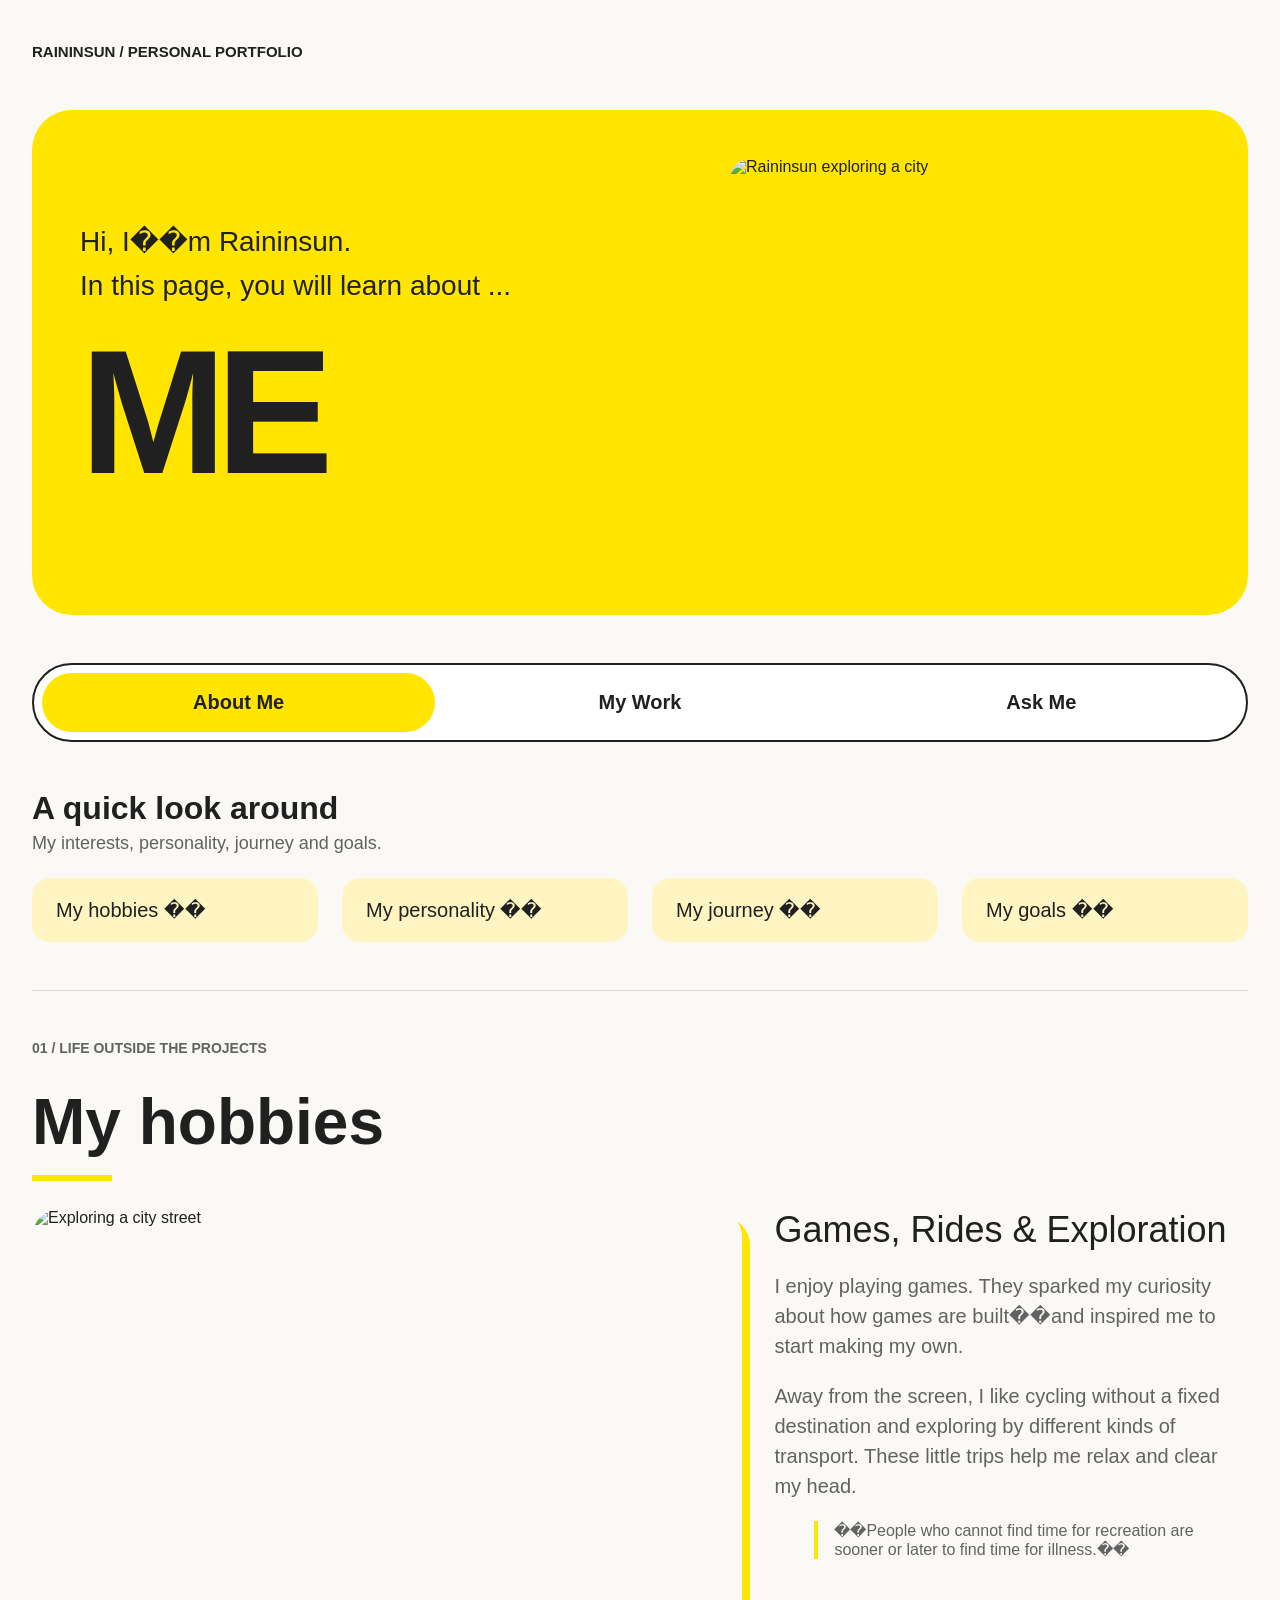
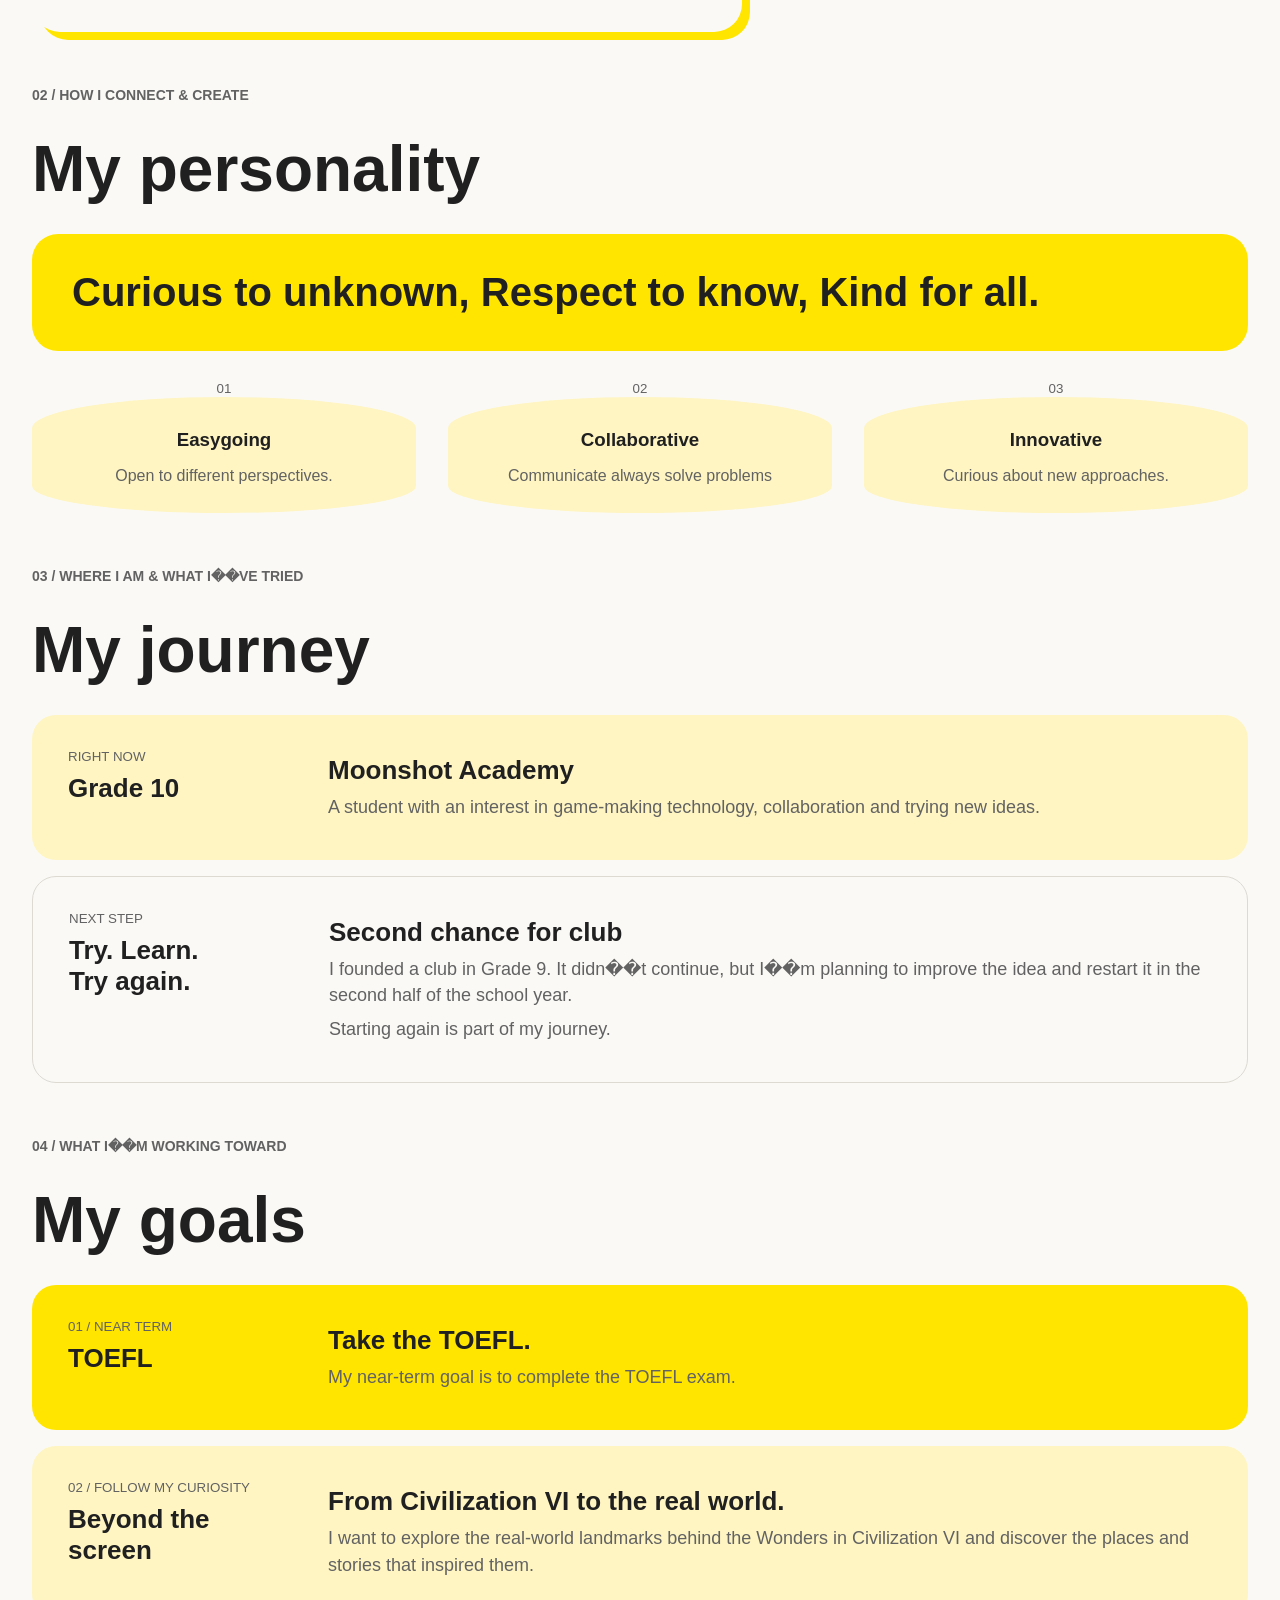
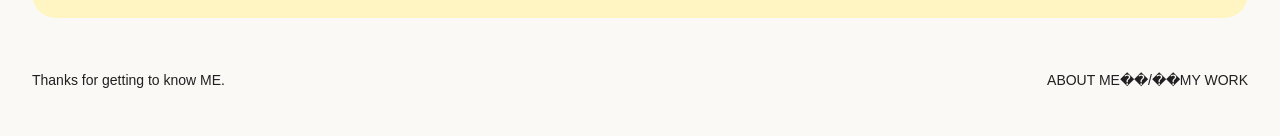
==== index.html @ 7a6939c7 "Add Ask Me page and email copy action" ====
<!doctype html><html lang="en"><head><meta charset="utf-8"><meta name="viewport" content="width=device-width,initial-scale=1"><title>About Me �� Raininsun</title><link rel="stylesheet" href="styles.css?v=20261102-1"></head><body class="light"><div class="site-shell"><header class="topbar"><b>RAININSUN / PERSONAL PORTFOLIO</b></header><main><section class="hero"><div><p>Hi, I��m Raininsun.</p><p>In this page, you will learn about ...</p><h1>ME</h1></div><img src="assets/profile.png" alt="Raininsun exploring a city"></section><nav class="tabs" aria-label="Main navigation"><a class="active" href="index.html" aria-current="page">About Me</a><a href="work.html">My Work</a><a href="ask.html">Ask Me</a></nav><section class="directory"><div><h2>A quick look around</h2><p>My interests, personality, journey and goals.</p></div><nav><a href="#hobbies">My hobbies ��</a><a href="#personality">My personality ��</a><a href="#journey">My journey ��</a><a href="#goals">My goals ��</a></nav></section><hr><section class="section" id="hobbies"><label>01 / LIFE OUTSIDE THE PROJECTS</label><h2>My hobbies</h2><i></i><div class="hobby"><img src="assets/hobbies-street.png" alt="Exploring a city street"><div><h3>Games, Rides &amp; Exploration</h3><p>I enjoy playing games. They sparked my curiosity about how games are built��and inspired me to start making my own.</p><p>Away from the screen, I like cycling without a fixed destination and exploring by different kinds of transport. These little trips help me relax and clear my head.</p><blockquote>��People who cannot find time for recreation are sooner or later to find time for illness.��</blockquote></div></div></section><section class="section" id="personality"><label>02 / HOW I CONNECT &amp; CREATE</label><h2>My personality</h2><div class="statement">Curious to unknown, Respect to know, Kind for all.</div><div class="qualities"><article><small>01</small><h3>Easygoing</h3><p>Open to different perspectives.</p></article><article><small>02</small><h3>Collaborative</h3><p>Communicate always solve problems</p></article><article><small>03</small><h3>Innovative</h3><p>Curious about new approaches.</p></article></div></section><section class="section" id="journey"><label>03 / WHERE I AM &amp; WHAT I��VE TRIED</label><h2>My journey</h2><article class="info pale"><div><small>RIGHT NOW</small><h3>Grade 10</h3></div><div><h3>Moonshot Academy</h3><p>A student with an interest in game-making technology, collaboration and trying new ideas.</p></div></article><article class="info outline"><div><small>NEXT STEP</small><h3>Try. Learn.<br>Try again.</h3></div><div><h3>Second chance for club</h3><p>I founded a club in Grade 9. It didn��t continue, but I��m planning to improve the idea and restart it in the second half of the school year.</p><p>Starting again is part of my journey.</p></div></article></section><section class="section" id="goals"><label>04 / WHAT I��M WORKING TOWARD</label><h2>My goals</h2><article class="info yellow"><div><small>01 / NEAR TERM</small><h3>TOEFL</h3></div><div><h3>Take the TOEFL.</h3><p>My near-term goal is to complete the TOEFL exam.</p></div></article><article class="info pale"><div><small>02 / FOLLOW MY CURIOSITY</small><h3>Beyond the screen</h3></div><div><h3>From Civilization VI to the real world.</h3><p>I want to explore the real-world landmarks behind the Wonders in Civilization VI and discover the places and stories that inspired them.</p></div></article></section></main><footer class="footer"><span>Thanks for getting to know ME.</span><a href="work.html">ABOUT ME��/��MY WORK</a></footer></div></body></html>
---- styles.css ----
*{box-sizing:border-box}html{scroll-behavior:smooth}body{margin:0;font-family:Inter,Arial,sans-serif}a{color:inherit;text-decoration:none}img{max-width:100%;display:block}:root{--yellow:#ffe500;--ink:#202020;--muted:#626262;--pale:#fff5c2;--paper:#faf9f6}.light{background:var(--paper);color:var(--ink)}.site-shell,.dark-shell{width:min(1280px,calc(100% - 64px));margin:auto}.site-shell{padding:40px 0 48px}.topbar{height:22px;display:flex;justify-content:space-between;align-items:center;margin-bottom:48px;font-weight:700;font-size:15px}.topbar nav{color:var(--yellow);font-size:13px}.hero{height:505px;padding:48px;background:var(--yellow);border-radius:40px;display:grid;grid-template-columns:610px 426px;gap:40px;align-items:center;overflow:hidden}.hero p{font-size:28px;margin:0 0 12px}.hero h1{font-size:176px;line-height:1;margin:22px 0 0;letter-spacing:-.06em}.hero img{width:426px;height:409px;object-fit:cover;border-radius:22px}.tabs{height:79px;border:2px solid #202020;border-radius:40px;padding:8px;display:grid;grid-template-columns:repeat(3,1fr);gap:8px;margin:48px 0;background:#fff}.tabs a{border-radius:30px;display:grid;place-items:center;font-weight:700;font-size:20px}.tabs .active{background:var(--yellow)}.directory{display:grid;gap:24px;margin-bottom:48px}.directory h2{font-size:32px;margin:0 0 6px}.directory p{font-size:18px;color:var(--muted);margin:0}.directory nav{display:grid;grid-template-columns:repeat(4,1fr);gap:24px}.directory nav a{background:var(--pale);border-radius:18px;padding:20px 24px;font-size:20px}hr{border:0;border-top:1px solid #dddad2;margin:0 0 48px}.section{margin-bottom:54px}.section label{font-size:14px;color:var(--muted);font-weight:bold}.section>h2{font-size:64px;margin:28px 0}.section>i{display:block;width:80px;height:6px;background:var(--yellow);margin:-12px 0 28px}.hobby{display:grid;grid-template-columns:1.5fr 1fr;gap:32px;align-items:start}.hobby>img{height:423px;width:100%;object-fit:cover;border-radius:28px;box-shadow:8px 8px 0 var(--yellow)}.hobby h3{font-size:36px;font-weight:500;margin:0 0 18px}.hobby p{font-size:20px;line-height:1.5;color:var(--muted)}blockquote{border-left:4px solid var(--yellow);padding-left:16px;color:var(--muted)}.statement{background:var(--yellow);border-radius:26px;padding:36px 40px;font-size:40px;font-weight:bold}.qualities{display:grid;grid-template-columns:repeat(3,1fr);gap:32px;margin-top:28px}.qualities article{text-align:center}.qualities article h3,.qualities article p{background:var(--pale);margin:0;padding:8px}.qualities article h3{border-radius:60% 60% 0 0;padding-top:32px}.qualities article p{border-radius:0 0 50% 50%;padding:8px 12px 28px;color:var(--muted)}.qualities small,.info small{color:var(--muted)}.info{display:grid;grid-template-columns:220px 1fr;gap:40px;padding:32px 36px;border-radius:24px;margin:16px 0}.info h3{margin:8px 0;font-size:26px}.info p{font-size:18px;color:var(--muted);line-height:1.45;margin:0 0 8px}.pale{background:var(--pale)}.yellow{background:var(--yellow)}.outline{border:1px solid #dddad2}.footer{display:flex;justify-content:space-between;margin-top:48px;font-size:14px}.dark{background:#090909;color:#faf9f6}.darkpage{position:relative;isolation:isolate;min-height:100vh;overflow:hidden;background:#090909}.stars{position:absolute;z-index:-1;inset:0;background:url('assets/work-starfield.png') top center/100% 100% no-repeat}.detailstars{background-image:url('assets/detail-starfield.png')}.dark-shell{position:relative;padding:40px 0 48px}.dark .topbar{margin-bottom:56px}.workpage{min-height:2921px}.workhero{position:relative;min-height:376px}.workhero label,.detailhead label{color:var(--yellow);font-size:14px;font-weight:bold}.workhero h1{font-size:112px;margin:38px 0 0}.workhero img{position:absolute;right:181px;top:0;width:240px;height:240px;border-radius:24px;object-fit:cover}.workhero p{font-size:24px;line-height:1.4;color:#b6b6b0;max-width:1080px;margin:64px 0 28px}.dtabs{background:#1d1d1d;border-color:#333;margin:56px 0}@media(min-width:601px){.workpage .dtabs{margin-top:176px}}.dtabs a{color:white}.dtabs .active{color:#111}.slogan{text-align:center;font-size:64px;font-style:italic;margin:24px 0 68px}.projects{display:grid;gap:64px}.projects article,.projects>a{display:block;color:inherit}.project{height:420px;border:1px solid #393939;border-radius:24px;overflow:hidden;background:#1d1d1d}.project img{width:100%;height:100%;object-fit:cover}.project.kidney{background:#74bd31;display:grid;place-items:center}.project.kidney img{width:214px;height:212px;object-fit:contain}.project.iris{background:#08061a;display:grid;place-items:center}.project.iris img{width:300px;height:300px;object-fit:cover}.projects h2{font-size:40px;margin:20px 0 4px}.projects h2 span{float:right;color:var(--yellow)}.projects p{font-size:20px;color:#b6b6b0;margin:0 0 8px}.projects small{font-size:14px;color:var(--yellow)}.irispage{min-height:2510px}.detailhead{position:relative;min-height:180px;margin-bottom:57px}.detailhead h1{font-size:72px;margin:26px 0}.detailhead>a{position:absolute;right:0;top:30px;border:1px solid var(--yellow);color:var(--yellow);padding:10px 18px;border-radius:24px}.facts{display:grid;grid-template-columns:repeat(4,1fr);gap:24px;padding:28px;background:#1d1d1d;border-radius:24px;margin-bottom:56px}.facts div{display:grid;gap:12px;text-align:center}.facts small,.detail small{color:var(--yellow);font-weight:bold}.facts span{border:1px solid #353535;border-radius:20px;padding:6px;color:#b6b6b0}.cover{height:540px;background:#08061a;border-radius:24px;display:grid;place-items:center;margin-bottom:56px}.cover img{width:320px;height:320px}.detail{display:grid;grid-template-columns:300px 1fr;gap:48px;margin-bottom:48px}.detail h2{font-size:32px;margin:12px 0}.detail h2 small{display:block;font-size:14px;margin-bottom:20px}.detail p{font-size:20px;line-height:1.5;background:#1d1d1d;color:#b6b6b0;padding:16px;border-radius:16px;margin:0}.device{width:min(608px,100%);height:360px;margin:0 auto 56px;border-radius:24px;overflow:hidden}.device img{width:100%;height:100%;object-fit:cover}
@media(max-width:900px){.hero{height:auto;grid-template-columns:1fr 38%;padding:32px;gap:24px}.hero img{width:100%;height:330px}.hero h1{font-size:clamp(92px,17vw,150px)}.directory nav{grid-template-columns:repeat(2,1fr);gap:12px}.hobby{grid-template-columns:1fr 1fr}.hobby>img{height:340px}.hobby h3{font-size:28px}.hobby p{font-size:17px}.statement{font-size:32px}.dark-shell,.site-shell{width:calc(100% - 48px)}.workhero h1{font-size:clamp(72px,10vw,100px)}.workhero img{right:7%;width:190px;height:190px}.workhero p{font-size:20px;max-width:75%}.slogan{font-size:clamp(38px,7vw,56px)}.detail{grid-template-columns:240px 1fr;gap:28px}}
@media(max-width:600px){.site-shell,.dark-shell{width:calc(100% - 42px);padding-top:24px}.topbar{font-size:10px;margin-bottom:24px}.topbar nav{font-size:9px}.hero{display:flex;flex-direction:column;align-items:stretch;padding:24px;border-radius:26px;gap:16px}.hero p{font-size:18px;margin:0 0 6px}.hero h1{font-size:100px;margin:8px 0}.hero img{height:auto;aspect-ratio:1.04}.tabs{height:56px;padding:5px;margin:24px 0}.tabs a{font-size:15px}.directory{gap:16px;margin-bottom:28px}.directory h2{font-size:22px}.directory p{font-size:13px}.directory nav{gap:8px}.directory nav a{padding:12px;font-size:12px}hr{margin-bottom:30px}.section{margin-bottom:36px}.section label{font-size:9px}.section>h2{font-size:34px;margin:16px 0}.section>i{width:48px;height:3px;margin:0 0 16px}.hobby{grid-template-columns:1fr;gap:18px}.hobby>img{height:auto;aspect-ratio:1.78}.hobby h3{font-size:21px;margin:0 0 12px}.hobby p{font-size:14px}.statement{font-size:22px;padding:20px;border-radius:16px}.qualities{gap:8px}.qualities article h3{font-size:12px;padding:20px 4px 6px}.qualities article p{font-size:9px;padding:6px 4px 18px}.info{grid-template-columns:110px 1fr;gap:14px;padding:14px;border-radius:14px}.info h3{font-size:15px}.info p{font-size:11px}.info small{font-size:8px}.footer{font-size:9px;margin-top:28px}.dark-shell{padding-top:24px}.workpage,.irispage{min-height:100vh}.workhero{min-height:300px}.workhero label,.detailhead label{font-size:10px}.workhero h1{font-size:clamp(58px,16vw,86px);max-width:60%;margin-top:38px}.workhero img{width:112px;height:112px;right:0;top:18px;border-radius:16px}.workhero p{font-size:14px;max-width:none;margin:20px 0}.dtabs{margin-bottom:30px}.slogan{font-size:28px;margin:16px 0 38px}.projects{gap:36px}.project{height:auto;aspect-ratio:1.6;border-radius:16px}.project.kidney img{width:35%;height:auto}.project.iris img{width:44%;height:auto}.projects h2{font-size:20px;margin:12px 0 4px}.projects p{font-size:12px}.projects small{font-size:9px}.detailhead{min-height:130px}.detailhead h1{font-size:46px;margin:14px 0}.detailhead>a{top:28px;font-size:10px;padding:7px 10px}.facts{grid-template-columns:1fr 1fr;gap:12px;padding:14px;margin-bottom:28px}.facts div{gap:6px}.facts small{font-size:9px}.facts span{font-size:10px;padding:5px}.cover{height:auto;aspect-ratio:2.37;margin-bottom:30px}.cover img{width:32%;height:auto}.detail{grid-template-columns:1fr;gap:6px;margin-bottom:24px}.detail h2{font-size:18px;margin:0}.detail h2 small{display:inline;margin:0 10px 0 0;font-size:10px}.detail p{font-size:12px;padding:12px}.device{height:auto;aspect-ratio:1.69;margin-bottom:28px}}

/* Ask Me page */
.ask-topbar{height:96px;align-items:flex-start;padding-top:10px;margin-bottom:54px;border-bottom:1px solid #dddad2}.ask-topbar span{font-size:13px;font-weight:500;color:var(--muted)}.ask-hero{position:relative;min-height:266px}.ask-eyebrow{margin:0;color:var(--muted);font-size:18px;font-weight:700}.ask-hero h1{font-size:118px;line-height:1;letter-spacing:-.04em;margin:20px 0 45px}.ask-intro{font-size:25px;margin:0}.ask-dot{position:absolute;right:20px;top:48px;width:126px;height:126px;border-radius:50%;background:var(--yellow)}.ask-contact{min-height:158px;background:var(--yellow);border-radius:28px;padding:28px 34px;display:flex;align-items:center;justify-content:space-between;gap:24px}.ask-contact p{font-size:18px;font-weight:700;margin:0 0 16px}.ask-email{font-size:34px;font-weight:700;overflow-wrap:anywhere}.ask-email:hover{text-decoration:underline}.ask-copy-control{display:flex;flex-direction:column;align-items:center;gap:7px}.ask-copy-control button{border:0;background:var(--ink);color:white;border-radius:32px;padding:18px 28px;min-width:232px;font:700 20px Inter,Arial,sans-serif;cursor:pointer}.ask-copy-control button:hover,.ask-copy-control button:focus-visible{background:#444}.ask-copy-control button:focus-visible,.tabs a:focus-visible{outline:3px solid #0878d1;outline-offset:3px}.copy-status{min-height:1.2em;font-size:13px;font-weight:600;text-align:center}.ask-section{margin-top:54px}.ask-section h2{font-size:42px;margin:12px 0 32px}.ask-grid{display:grid;grid-template-columns:repeat(2,minmax(0,1fr));gap:28px 32px}.ask-card{min-height:485px;border:1px solid #d4d4ce;border-radius:24px;background:white;padding:28px 30px;display:flex;flex-direction:column}.ask-card small{font-size:18px;font-weight:700;color:var(--muted)}.ask-card h3{font-size:30px;margin:18px 0}.ask-card p{font-size:18px;line-height:1.55;color:var(--muted);margin:0}.ask-image-slot{height:215px;margin-top:auto;background:#f6f6f4;border:1px solid #d4d4ce;border-radius:14px}.ask-footer{border-top:1px solid #dddad2;padding-top:24px;margin-top:72px;color:var(--muted)}.ask-footer a:hover{text-decoration:underline}
@media(max-width:900px){.ask-dot{right:0;width:96px;height:96px}.ask-contact{gap:16px}.ask-email{font-size:28px}.ask-copy-control button{min-width:170px;font-size:16px}.ask-card p{font-size:16px}}
@media(max-width:600px){.ask-topbar{height:60px;margin-bottom:30px}.ask-topbar span{font-size:9px}.ask-hero{min-height:176px}.ask-eyebrow{font-size:11px}.ask-hero h1{font-size:clamp(60px,18vw,90px);margin:16px 0 22px}.ask-intro{font-size:17px}.ask-dot{width:54px;height:54px;top:30px}.ask-page .tabs{margin:24px 0}.ask-page .tabs a{font-size:14px}.ask-contact{padding:24px;display:block;border-radius:20px}.ask-contact p{font-size:12px;margin-bottom:10px}.ask-email{font-size:22px}.ask-copy-control{align-items:stretch;margin-top:22px}.ask-copy-control button{min-width:0;width:100%;font-size:16px;padding:14px}.ask-section{margin-top:36px}.ask-section h2{font-size:28px;margin:8px 0 22px}.ask-grid{grid-template-columns:1fr;gap:18px}.ask-card{min-height:370px;padding:22px;border-radius:18px}.ask-card h3{font-size:24px;margin:12px 0}.ask-card p{font-size:15px}.ask-image-slot{height:145px;margin-top:20px}.ask-card-empty{min-height:260px}.ask-footer{margin-top:36px}}
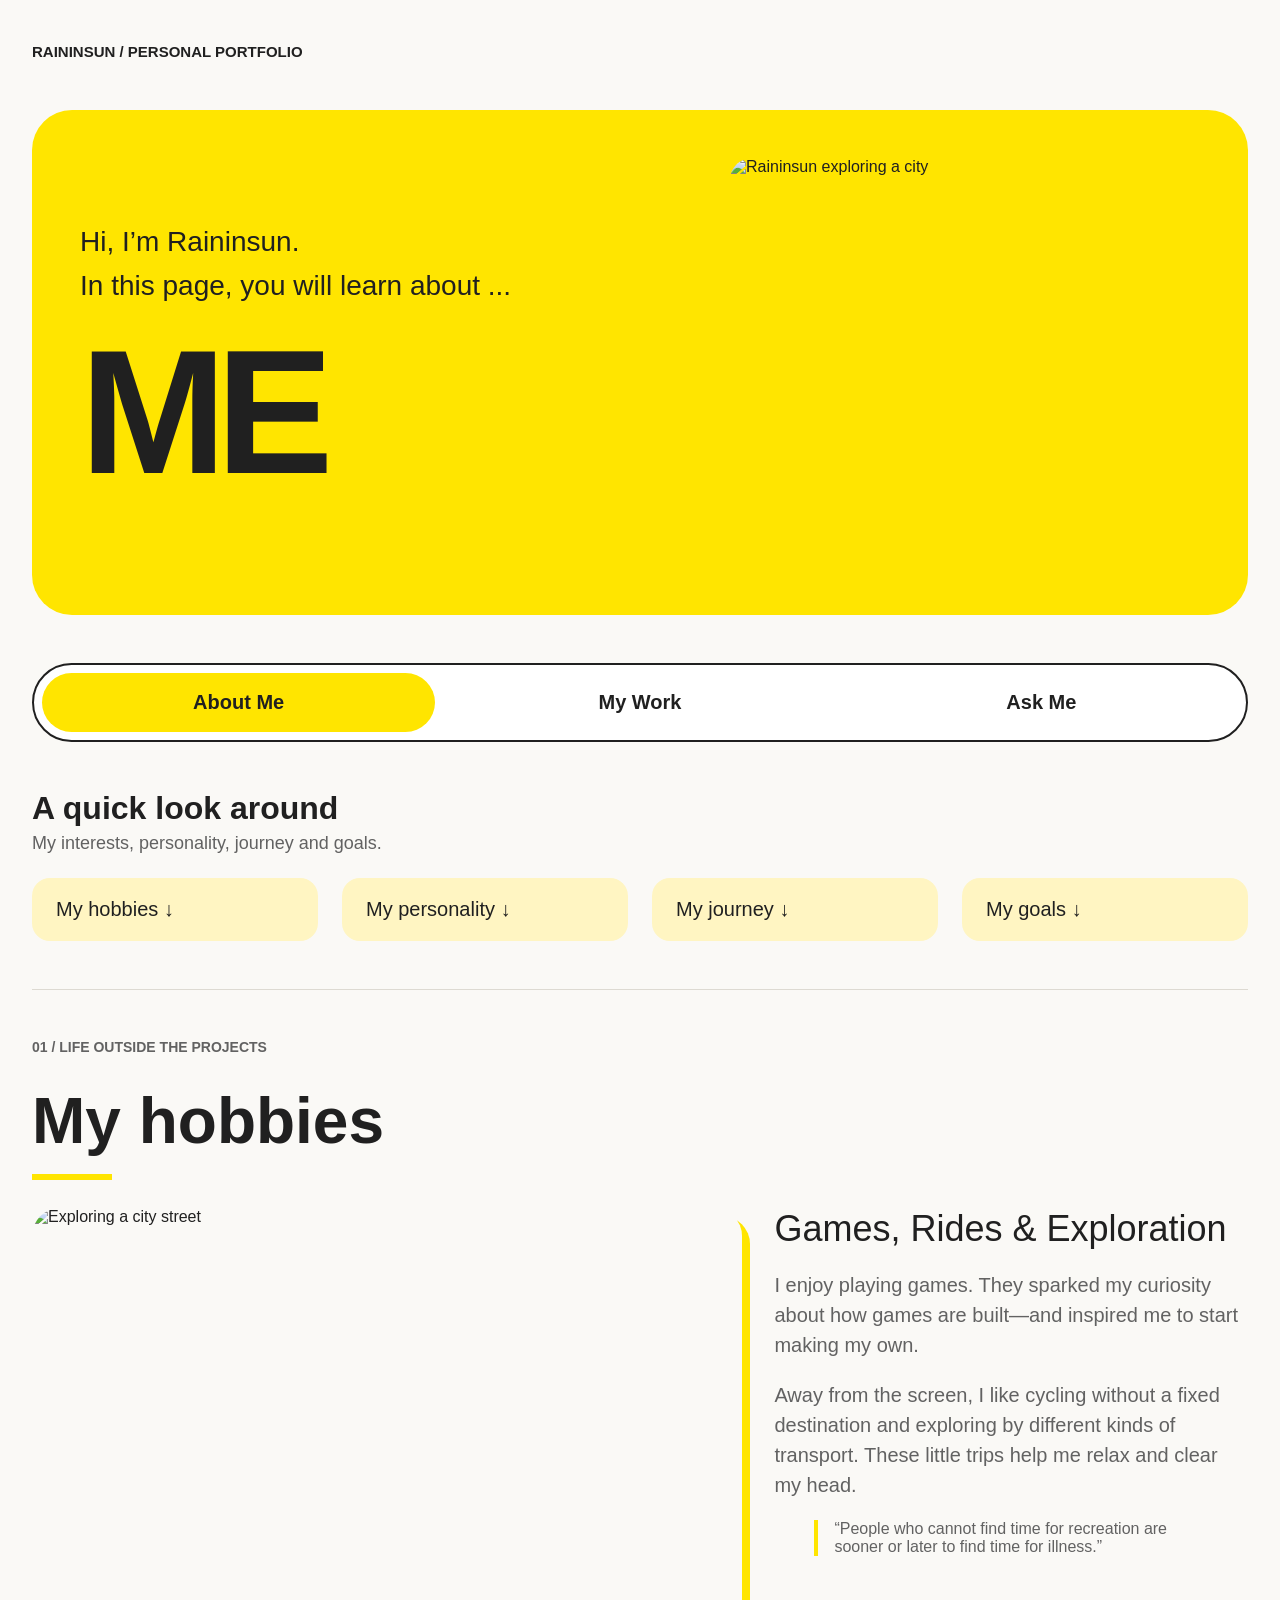
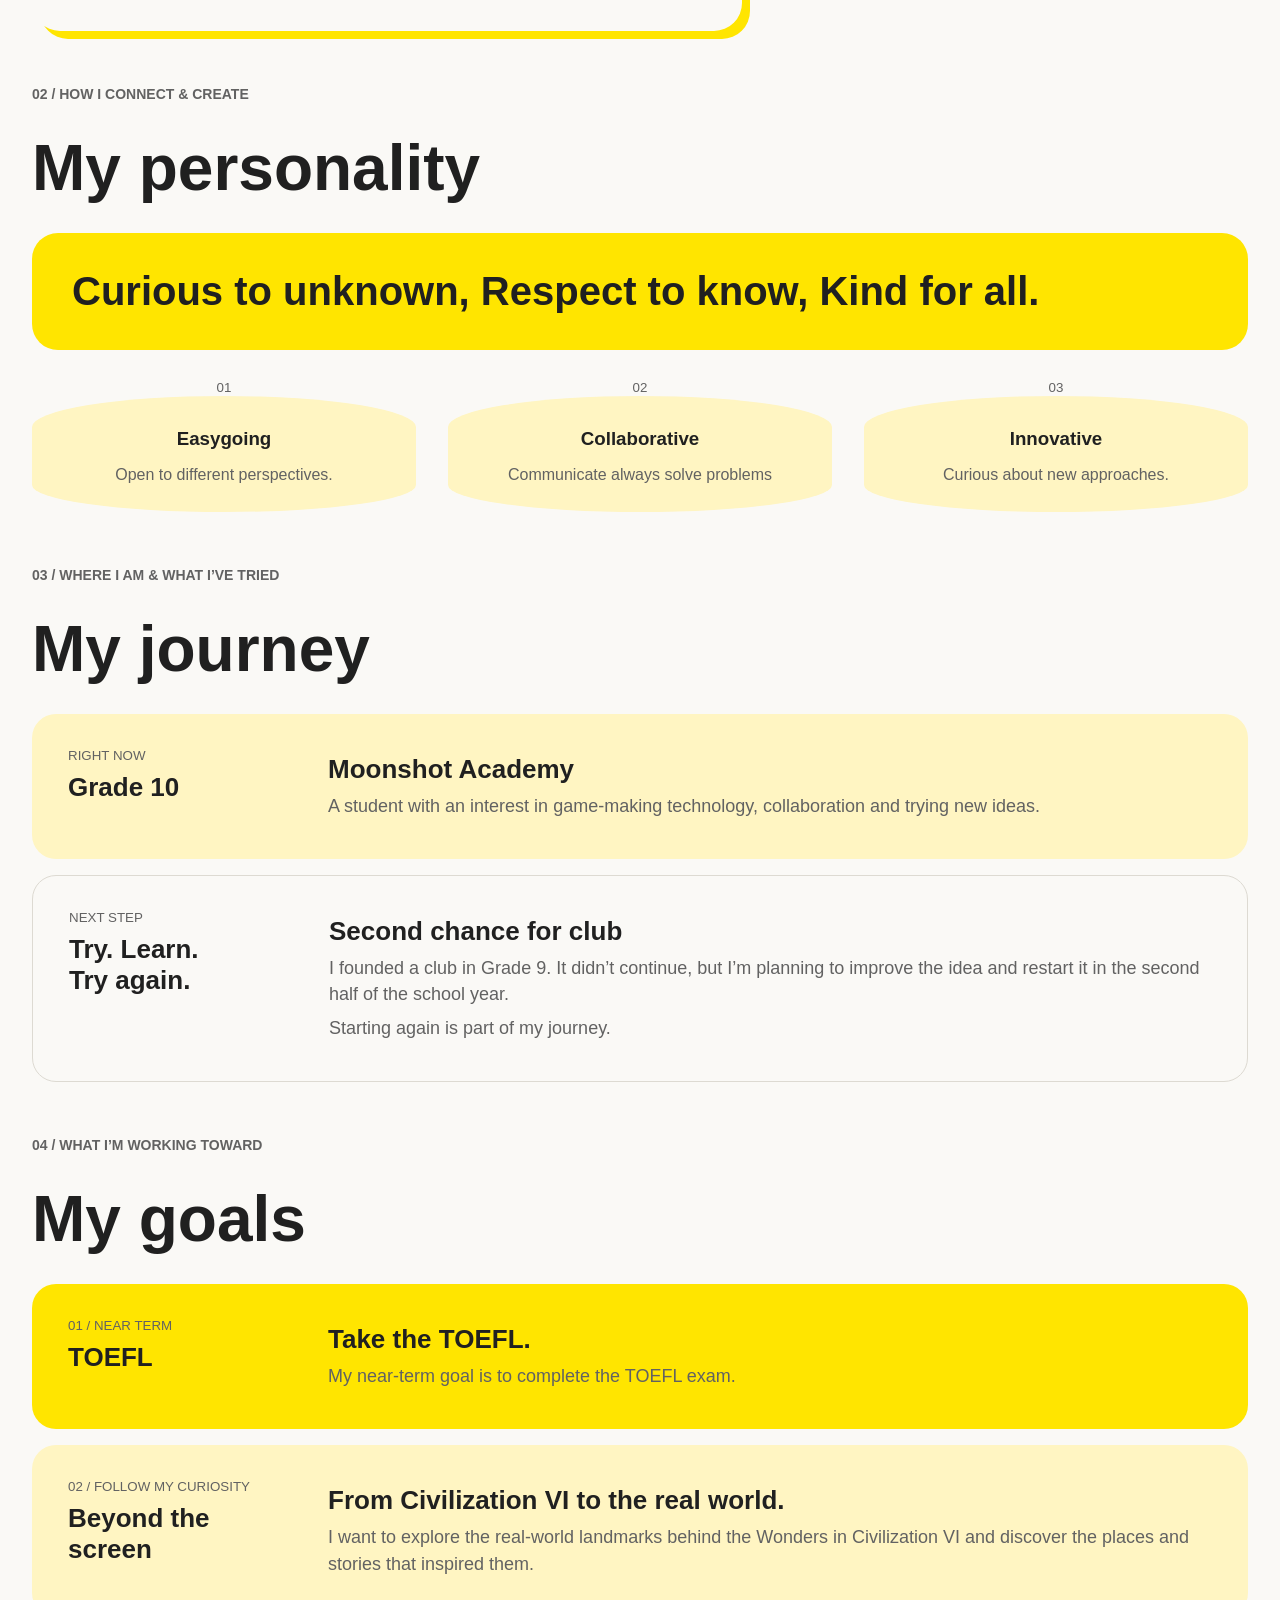
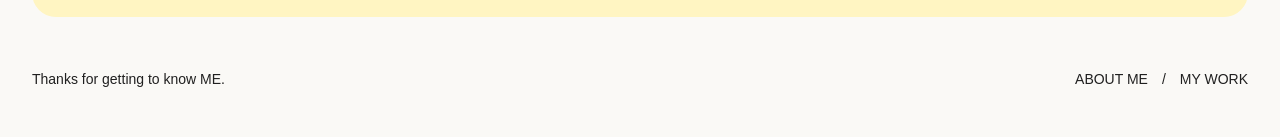
==== commit 14091bf7: "Restore Unicode text in portfolio pages" ====
--- a/index.html
+++ b/index.html
@@ -1 +1 @@
-<!doctype html><html lang="en"><head><meta charset="utf-8"><meta name="viewport" content="width=device-width,initial-scale=1"><title>About Me �� Raininsun</title><link rel="stylesheet" href="styles.css?v=20261102-1"></head><body class="light"><div class="site-shell"><header class="topbar"><b>RAININSUN / PERSONAL PORTFOLIO</b></header><main><section class="hero"><div><p>Hi, I��m Raininsun.</p><p>In this page, you will learn about ...</p><h1>ME</h1></div><img src="assets/profile.png" alt="Raininsun exploring a city"></section><nav class="tabs" aria-label="Main navigation"><a class="active" href="index.html" aria-current="page">About Me</a><a href="work.html">My Work</a><a href="ask.html">Ask Me</a></nav><section class="directory"><div><h2>A quick look around</h2><p>My interests, personality, journey and goals.</p></div><nav><a href="#hobbies">My hobbies ��</a><a href="#personality">My personality ��</a><a href="#journey">My journey ��</a><a href="#goals">My goals ��</a></nav></section><hr><section class="section" id="hobbies"><label>01 / LIFE OUTSIDE THE PROJECTS</label><h2>My hobbies</h2><i></i><div class="hobby"><img src="assets/hobbies-street.png" alt="Exploring a city street"><div><h3>Games, Rides &amp; Exploration</h3><p>I enjoy playing games. They sparked my curiosity about how games are built��and inspired me to start making my own.</p><p>Away from the screen, I like cycling without a fixed destination and exploring by different kinds of transport. These little trips help me relax and clear my head.</p><blockquote>��People who cannot find time for recreation are sooner or later to find time for illness.��</blockquote></div></div></section><section class="section" id="personality"><label>02 / HOW I CONNECT &amp; CREATE</label><h2>My personality</h2><div class="statement">Curious to unknown, Respect to know, Kind for all.</div><div class="qualities"><article><small>01</small><h3>Easygoing</h3><p>Open to different perspectives.</p></article><article><small>02</small><h3>Collaborative</h3><p>Communicate always solve problems</p></article><article><small>03</small><h3>Innovative</h3><p>Curious about new approaches.</p></article></div></section><section class="section" id="journey"><label>03 / WHERE I AM &amp; WHAT I��VE TRIED</label><h2>My journey</h2><article class="info pale"><div><small>RIGHT NOW</small><h3>Grade 10</h3></div><div><h3>Moonshot Academy</h3><p>A student with an interest in game-making technology, collaboration and trying new ideas.</p></div></article><article class="info outline"><div><small>NEXT STEP</small><h3>Try. Learn.<br>Try again.</h3></div><div><h3>Second chance for club</h3><p>I founded a club in Grade 9. It didn��t continue, but I��m planning to improve the idea and restart it in the second half of the school year.</p><p>Starting again is part of my journey.</p></div></article></section><section class="section" id="goals"><label>04 / WHAT I��M WORKING TOWARD</label><h2>My goals</h2><article class="info yellow"><div><small>01 / NEAR TERM</small><h3>TOEFL</h3></div><div><h3>Take the TOEFL.</h3><p>My near-term goal is to complete the TOEFL exam.</p></div></article><article class="info pale"><div><small>02 / FOLLOW MY CURIOSITY</small><h3>Beyond the screen</h3></div><div><h3>From Civilization VI to the real world.</h3><p>I want to explore the real-world landmarks behind the Wonders in Civilization VI and discover the places and stories that inspired them.</p></div></article></section></main><footer class="footer"><span>Thanks for getting to know ME.</span><a href="work.html">ABOUT ME��/��MY WORK</a></footer></div></body></html>
+<!doctype html><html lang="en"><head><meta charset="utf-8"><meta name="viewport" content="width=device-width,initial-scale=1"><title>About Me — Raininsun</title><link rel="stylesheet" href="styles.css?v=20261102-1"></head><body class="light"><div class="site-shell"><header class="topbar"><b>RAININSUN / PERSONAL PORTFOLIO</b></header><main><section class="hero"><div><p>Hi, I’m Raininsun.</p><p>In this page, you will learn about ...</p><h1>ME</h1></div><img src="assets/profile.png" alt="Raininsun exploring a city"></section><nav class="tabs" aria-label="Main navigation"><a class="active" href="index.html" aria-current="page">About Me</a><a href="work.html">My Work</a><a href="ask.html">Ask Me</a></nav><section class="directory"><div><h2>A quick look around</h2><p>My interests, personality, journey and goals.</p></div><nav><a href="#hobbies">My hobbies ↓</a><a href="#personality">My personality ↓</a><a href="#journey">My journey ↓</a><a href="#goals">My goals ↓</a></nav></section><hr><section class="section" id="hobbies"><label>01 / LIFE OUTSIDE THE PROJECTS</label><h2>My hobbies</h2><i></i><div class="hobby"><img src="assets/hobbies-street.png" alt="Exploring a city street"><div><h3>Games, Rides &amp; Exploration</h3><p>I enjoy playing games. They sparked my curiosity about how games are built—and inspired me to start making my own.</p><p>Away from the screen, I like cycling without a fixed destination and exploring by different kinds of transport. These little trips help me relax and clear my head.</p><blockquote>“People who cannot find time for recreation are sooner or later to find time for illness.”</blockquote></div></div></section><section class="section" id="personality"><label>02 / HOW I CONNECT &amp; CREATE</label><h2>My personality</h2><div class="statement">Curious to unknown, Respect to know, Kind for all.</div><div class="qualities"><article><small>01</small><h3>Easygoing</h3><p>Open to different perspectives.</p></article><article><small>02</small><h3>Collaborative</h3><p>Communicate always solve problems</p></article><article><small>03</small><h3>Innovative</h3><p>Curious about new approaches.</p></article></div></section><section class="section" id="journey"><label>03 / WHERE I AM &amp; WHAT I’VE TRIED</label><h2>My journey</h2><article class="info pale"><div><small>RIGHT NOW</small><h3>Grade 10</h3></div><div><h3>Moonshot Academy</h3><p>A student with an interest in game-making technology, collaboration and trying new ideas.</p></div></article><article class="info outline"><div><small>NEXT STEP</small><h3>Try. Learn.<br>Try again.</h3></div><div><h3>Second chance for club</h3><p>I founded a club in Grade 9. It didn’t continue, but I’m planning to improve the idea and restart it in the second half of the school year.</p><p>Starting again is part of my journey.</p></div></article></section><section class="section" id="goals"><label>04 / WHAT I’M WORKING TOWARD</label><h2>My goals</h2><article class="info yellow"><div><small>01 / NEAR TERM</small><h3>TOEFL</h3></div><div><h3>Take the TOEFL.</h3><p>My near-term goal is to complete the TOEFL exam.</p></div></article><article class="info pale"><div><small>02 / FOLLOW MY CURIOSITY</small><h3>Beyond the screen</h3></div><div><h3>From Civilization VI to the real world.</h3><p>I want to explore the real-world landmarks behind the Wonders in Civilization VI and discover the places and stories that inspired them.</p></div></article></section></main><footer class="footer"><span>Thanks for getting to know ME.</span><a href="work.html">ABOUT ME　/　MY WORK</a></footer></div></body></html>
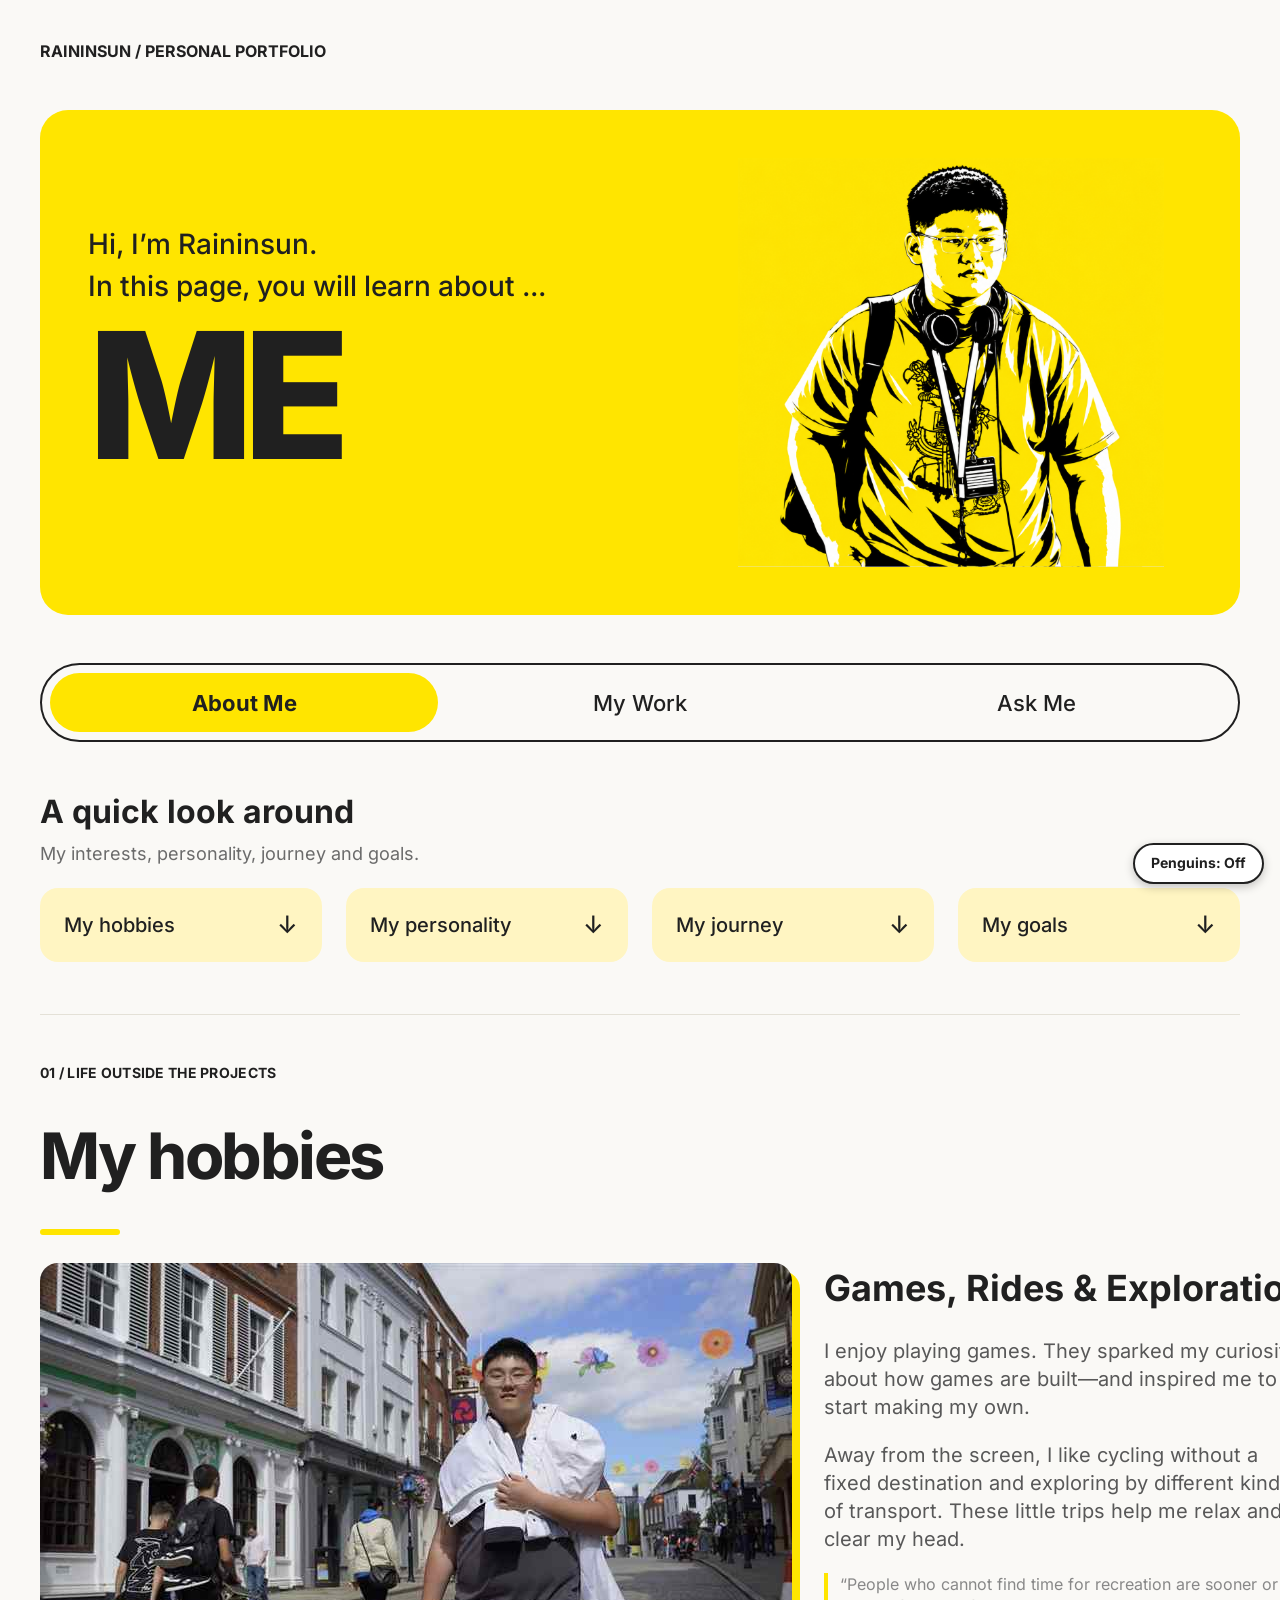
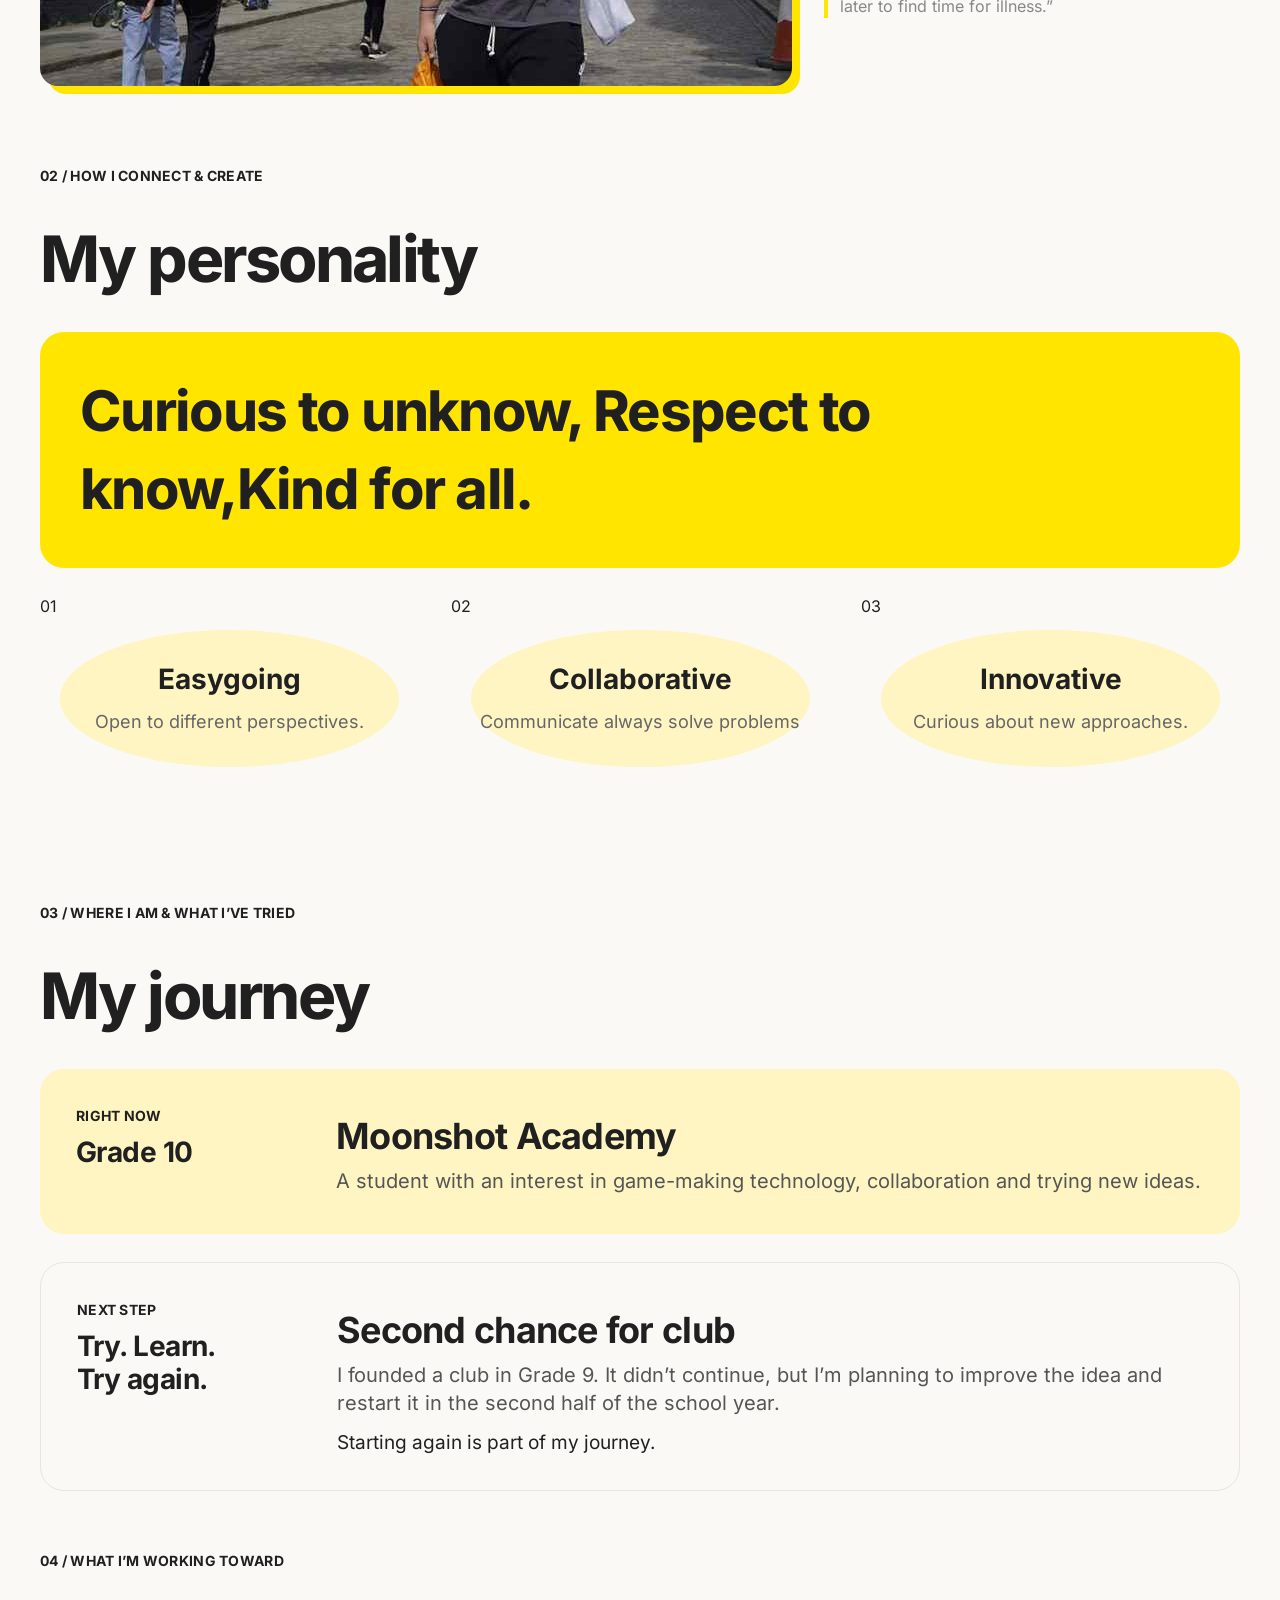
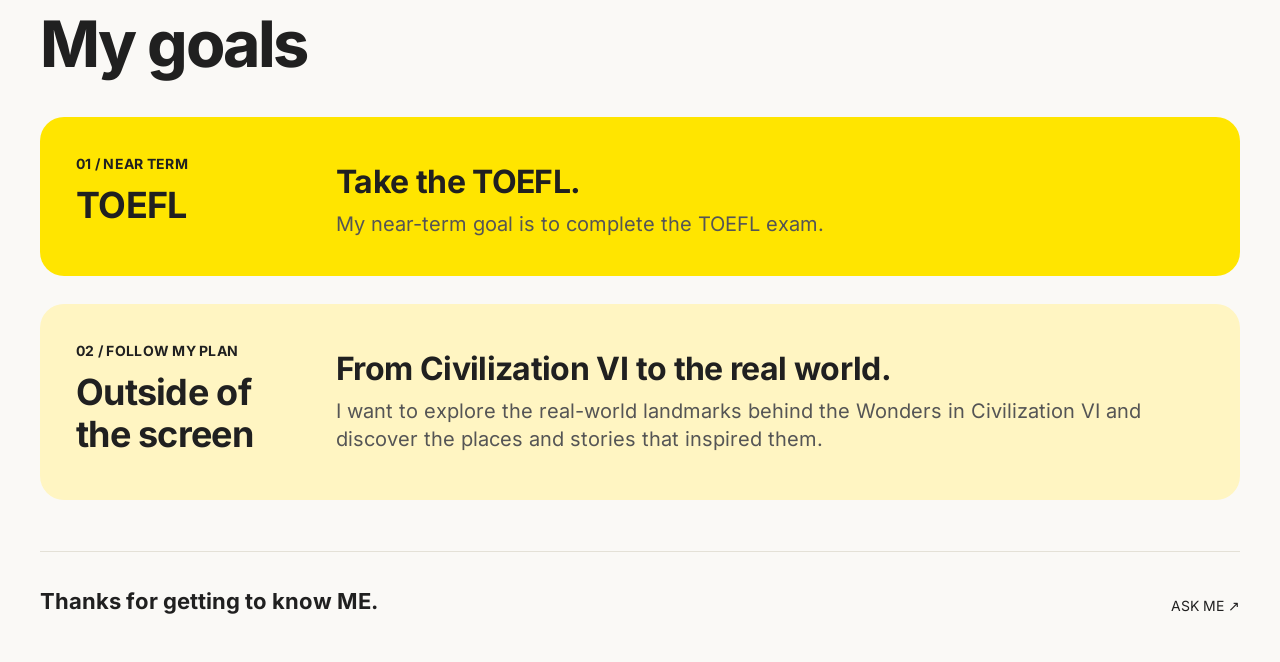
==== commit da694892: "Publish six-page portfolio with roaming penguins" ====
--- a/index.html
+++ b/index.html
@@ -1 +1,17 @@
-<!doctype html><html lang="en"><head><meta charset="utf-8"><meta name="viewport" content="width=device-width,initial-scale=1"><title>About Me — Raininsun</title><link rel="stylesheet" href="styles.css?v=20261102-1"></head><body class="light"><div class="site-shell"><header class="topbar"><b>RAININSUN / PERSONAL PORTFOLIO</b></header><main><section class="hero"><div><p>Hi, I’m Raininsun.</p><p>In this page, you will learn about ...</p><h1>ME</h1></div><img src="assets/profile.png" alt="Raininsun exploring a city"></section><nav class="tabs" aria-label="Main navigation"><a class="active" href="index.html" aria-current="page">About Me</a><a href="work.html">My Work</a><a href="ask.html">Ask Me</a></nav><section class="directory"><div><h2>A quick look around</h2><p>My interests, personality, journey and goals.</p></div><nav><a href="#hobbies">My hobbies ↓</a><a href="#personality">My personality ↓</a><a href="#journey">My journey ↓</a><a href="#goals">My goals ↓</a></nav></section><hr><section class="section" id="hobbies"><label>01 / LIFE OUTSIDE THE PROJECTS</label><h2>My hobbies</h2><i></i><div class="hobby"><img src="assets/hobbies-street.png" alt="Exploring a city street"><div><h3>Games, Rides &amp; Exploration</h3><p>I enjoy playing games. They sparked my curiosity about how games are built—and inspired me to start making my own.</p><p>Away from the screen, I like cycling without a fixed destination and exploring by different kinds of transport. These little trips help me relax and clear my head.</p><blockquote>“People who cannot find time for recreation are sooner or later to find time for illness.”</blockquote></div></div></section><section class="section" id="personality"><label>02 / HOW I CONNECT &amp; CREATE</label><h2>My personality</h2><div class="statement">Curious to unknown, Respect to know, Kind for all.</div><div class="qualities"><article><small>01</small><h3>Easygoing</h3><p>Open to different perspectives.</p></article><article><small>02</small><h3>Collaborative</h3><p>Communicate always solve problems</p></article><article><small>03</small><h3>Innovative</h3><p>Curious about new approaches.</p></article></div></section><section class="section" id="journey"><label>03 / WHERE I AM &amp; WHAT I’VE TRIED</label><h2>My journey</h2><article class="info pale"><div><small>RIGHT NOW</small><h3>Grade 10</h3></div><div><h3>Moonshot Academy</h3><p>A student with an interest in game-making technology, collaboration and trying new ideas.</p></div></article><article class="info outline"><div><small>NEXT STEP</small><h3>Try. Learn.<br>Try again.</h3></div><div><h3>Second chance for club</h3><p>I founded a club in Grade 9. It didn’t continue, but I’m planning to improve the idea and restart it in the second half of the school year.</p><p>Starting again is part of my journey.</p></div></article></section><section class="section" id="goals"><label>04 / WHAT I’M WORKING TOWARD</label><h2>My goals</h2><article class="info yellow"><div><small>01 / NEAR TERM</small><h3>TOEFL</h3></div><div><h3>Take the TOEFL.</h3><p>My near-term goal is to complete the TOEFL exam.</p></div></article><article class="info pale"><div><small>02 / FOLLOW MY CURIOSITY</small><h3>Beyond the screen</h3></div><div><h3>From Civilization VI to the real world.</h3><p>I want to explore the real-world landmarks behind the Wonders in Civilization VI and discover the places and stories that inspired them.</p></div></article></section></main><footer class="footer"><span>Thanks for getting to know ME.</span><a href="work.html">ABOUT ME　/　MY WORK</a></footer></div></body></html>
+<!doctype html>
+<html lang="en">
+<head><meta charset="utf-8"><meta name="viewport" content="width=device-width, initial-scale=1"><meta name="description" content="Raininsun's personal portfolio: interests, personality, journey and goals."><title>Raininsun — About Me</title><link rel="stylesheet" href="styles.css"><link rel="stylesheet" href="penguin.css"><script src="penguin.js" defer></script></head>
+<body class="home-page">
+<main class="page home-layout">
+  <header class="site-header"><a class="wordmark" href="index.html">RAININSUN / PERSONAL PORTFOLIO</a></header>
+  <section class="home-hero" aria-labelledby="hero-title"><div class="home-hero-copy"><p>Hi, I’m Raininsun.</p><p>In this page, you will learn about ...</p><h1 id="hero-title">ME</h1></div><img class="hero-portrait" src="assets/home-imgImage1.png" alt="Portrait of Raininsun in yellow and black"></section>
+  <nav class="main-switch" aria-label="Main pages"><a class="active" aria-current="page" href="index.html">About Me</a><a href="work.html">My Work</a><a href="ask.html">Ask Me</a></nav>
+  <section class="directory" aria-labelledby="directory-title"><h2 id="directory-title">A quick look around</h2><p>My interests, personality, journey and goals.</p><div class="directory-links"><a href="#hobbies">My hobbies <span aria-hidden="true">↓</span></a><a href="#personality">My personality <span aria-hidden="true">↓</span></a><a href="#journey">My journey <span aria-hidden="true">↓</span></a><a href="#goals">My goals <span aria-hidden="true">↓</span></a></div></section>
+  <div class="section-divider" aria-hidden="true"></div>
+  <section class="hobbies section-block" id="hobbies" aria-labelledby="hobbies-title"><p class="eyebrow">01 / LIFE OUTSIDE THE PROJECTS</p><h2 id="hobbies-title">My hobbies</h2><span class="yellow-rule" aria-hidden="true"></span><div class="hobbies-content"><div class="hobby-photo"><img src="assets/home-imgLifePhotoStreetExploration.png" alt="Raininsun exploring a city street"></div><div class="hobby-copy"><h3>Games, Rides &amp; Exploration</h3><p>I enjoy playing games. They sparked my curiosity about how games are built—and inspired me to start making my own.</p><p>Away from the screen, I like cycling without a fixed destination and exploring by different kinds of transport. These little trips help me relax and clear my head.</p><blockquote>“People who cannot find time for recreation are sooner or later to find time for illness.”</blockquote></div></div></section>
+  <section class="personality section-block" id="personality" aria-labelledby="personality-title"><p class="eyebrow">02 / HOW I CONNECT &amp; CREATE</p><h2 id="personality-title">My personality</h2><div class="statement">Curious to unknow, Respect to<br> know,Kind for all.</div><div class="qualities"><article class="quality"><span class="quality-number">01</span><img src="assets/home-imgEllipse1.svg" alt="" aria-hidden="true"><div><h3>Easygoing</h3><p>Open to different perspectives.</p></div></article><article class="quality"><span class="quality-number">02</span><img src="assets/home-imgEllipse1.svg" alt="" aria-hidden="true"><div><h3>Collaborative</h3><p>Communicate always solve problems</p></div></article><article class="quality"><span class="quality-number">03</span><img src="assets/home-imgEllipse1.svg" alt="" aria-hidden="true"><div><h3>Innovative</h3><p>Curious about new approaches.</p></div></article></div></section>
+  <section class="journey section-block" id="journey" aria-labelledby="journey-title"><p class="eyebrow">03 / WHERE I AM &amp; WHAT I’VE TRIED</p><h2 id="journey-title">My journey</h2><div class="journey-card highlighted"><div><span class="eyebrow">RIGHT NOW</span><h3>Grade 10</h3></div><div><h3>Moonshot Academy</h3><p>A student with an interest in game-making technology, collaboration and trying new ideas.</p></div></div><div class="journey-card"><div><span class="eyebrow">NEXT STEP</span><h3>Try. Learn.<br>Try again.</h3></div><div><h3>Second chance for club</h3><p>I founded a club in Grade 9. It didn’t continue, but I’m planning to improve the idea and restart it in the second half of the school year.</p><small>Starting again is part of my journey.</small></div></div></section>
+  <section class="goals section-block" id="goals" aria-labelledby="goals-title"><p class="eyebrow">04 / WHAT I’M WORKING TOWARD</p><h2 id="goals-title">My goals</h2><div class="goal-card bright"><div><span class="eyebrow">01 / NEAR TERM</span><h3>TOEFL</h3></div><div><h3>Take the TOEFL.</h3><p>My near-term goal is to complete the TOEFL exam.</p></div></div><div class="goal-card pale"><div><span class="eyebrow">02 / FOLLOW MY PLAN</span><h3>Outside of<br>the screen</h3></div><div><h3>From Civilization VI to the real world.</h3><p>I want to explore the real-world landmarks behind the Wonders in Civilization VI and discover the places and stories that inspired them.</p></div></div></section>
+  <footer class="site-footer"><strong>Thanks for getting to know ME.</strong><a href="ask.html">ASK ME ↗</a></footer>
+</main>
+</body></html>
--- a/styles.css
+++ b/styles.css
@@ -1,8 +1,186 @@
-*{box-sizing:border-box}html{scroll-behavior:smooth}body{margin:0;font-family:Inter,Arial,sans-serif}a{color:inherit;text-decoration:none}img{max-width:100%;display:block}:root{--yellow:#ffe500;--ink:#202020;--muted:#626262;--pale:#fff5c2;--paper:#faf9f6}.light{background:var(--paper);color:var(--ink)}.site-shell,.dark-shell{width:min(1280px,calc(100% - 64px));margin:auto}.site-shell{padding:40px 0 48px}.topbar{height:22px;display:flex;justify-content:space-between;align-items:center;margin-bottom:48px;font-weight:700;font-size:15px}.topbar nav{color:var(--yellow);font-size:13px}.hero{height:505px;padding:48px;background:var(--yellow);border-radius:40px;display:grid;grid-template-columns:610px 426px;gap:40px;align-items:center;overflow:hidden}.hero p{font-size:28px;margin:0 0 12px}.hero h1{font-size:176px;line-height:1;margin:22px 0 0;letter-spacing:-.06em}.hero img{width:426px;height:409px;object-fit:cover;border-radius:22px}.tabs{height:79px;border:2px solid #202020;border-radius:40px;padding:8px;display:grid;grid-template-columns:repeat(3,1fr);gap:8px;margin:48px 0;background:#fff}.tabs a{border-radius:30px;display:grid;place-items:center;font-weight:700;font-size:20px}.tabs .active{background:var(--yellow)}.directory{display:grid;gap:24px;margin-bottom:48px}.directory h2{font-size:32px;margin:0 0 6px}.directory p{font-size:18px;color:var(--muted);margin:0}.directory nav{display:grid;grid-template-columns:repeat(4,1fr);gap:24px}.directory nav a{background:var(--pale);border-radius:18px;padding:20px 24px;font-size:20px}hr{border:0;border-top:1px solid #dddad2;margin:0 0 48px}.section{margin-bottom:54px}.section label{font-size:14px;color:var(--muted);font-weight:bold}.section>h2{font-size:64px;margin:28px 0}.section>i{display:block;width:80px;height:6px;background:var(--yellow);margin:-12px 0 28px}.hobby{display:grid;grid-template-columns:1.5fr 1fr;gap:32px;align-items:start}.hobby>img{height:423px;width:100%;object-fit:cover;border-radius:28px;box-shadow:8px 8px 0 var(--yellow)}.hobby h3{font-size:36px;font-weight:500;margin:0 0 18px}.hobby p{font-size:20px;line-height:1.5;color:var(--muted)}blockquote{border-left:4px solid var(--yellow);padding-left:16px;color:var(--muted)}.statement{background:var(--yellow);border-radius:26px;padding:36px 40px;font-size:40px;font-weight:bold}.qualities{display:grid;grid-template-columns:repeat(3,1fr);gap:32px;margin-top:28px}.qualities article{text-align:center}.qualities article h3,.qualities article p{background:var(--pale);margin:0;padding:8px}.qualities article h3{border-radius:60% 60% 0 0;padding-top:32px}.qualities article p{border-radius:0 0 50% 50%;padding:8px 12px 28px;color:var(--muted)}.qualities small,.info small{color:var(--muted)}.info{display:grid;grid-template-columns:220px 1fr;gap:40px;padding:32px 36px;border-radius:24px;margin:16px 0}.info h3{margin:8px 0;font-size:26px}.info p{font-size:18px;color:var(--muted);line-height:1.45;margin:0 0 8px}.pale{background:var(--pale)}.yellow{background:var(--yellow)}.outline{border:1px solid #dddad2}.footer{display:flex;justify-content:space-between;margin-top:48px;font-size:14px}.dark{background:#090909;color:#faf9f6}.darkpage{position:relative;isolation:isolate;min-height:100vh;overflow:hidden;background:#090909}.stars{position:absolute;z-index:-1;inset:0;background:url('assets/work-starfield.png') top center/100% 100% no-repeat}.detailstars{background-image:url('assets/detail-starfield.png')}.dark-shell{position:relative;padding:40px 0 48px}.dark .topbar{margin-bottom:56px}.workpage{min-height:2921px}.workhero{position:relative;min-height:376px}.workhero label,.detailhead label{color:var(--yellow);font-size:14px;font-weight:bold}.workhero h1{font-size:112px;margin:38px 0 0}.workhero img{position:absolute;right:181px;top:0;width:240px;height:240px;border-radius:24px;object-fit:cover}.workhero p{font-size:24px;line-height:1.4;color:#b6b6b0;max-width:1080px;margin:64px 0 28px}.dtabs{background:#1d1d1d;border-color:#333;margin:56px 0}@media(min-width:601px){.workpage .dtabs{margin-top:176px}}.dtabs a{color:white}.dtabs .active{color:#111}.slogan{text-align:center;font-size:64px;font-style:italic;margin:24px 0 68px}.projects{display:grid;gap:64px}.projects article,.projects>a{display:block;color:inherit}.project{height:420px;border:1px solid #393939;border-radius:24px;overflow:hidden;background:#1d1d1d}.project img{width:100%;height:100%;object-fit:cover}.project.kidney{background:#74bd31;display:grid;place-items:center}.project.kidney img{width:214px;height:212px;object-fit:contain}.project.iris{background:#08061a;display:grid;place-items:center}.project.iris img{width:300px;height:300px;object-fit:cover}.projects h2{font-size:40px;margin:20px 0 4px}.projects h2 span{float:right;color:var(--yellow)}.projects p{font-size:20px;color:#b6b6b0;margin:0 0 8px}.projects small{font-size:14px;color:var(--yellow)}.irispage{min-height:2510px}.detailhead{position:relative;min-height:180px;margin-bottom:57px}.detailhead h1{font-size:72px;margin:26px 0}.detailhead>a{position:absolute;right:0;top:30px;border:1px solid var(--yellow);color:var(--yellow);padding:10px 18px;border-radius:24px}.facts{display:grid;grid-template-columns:repeat(4,1fr);gap:24px;padding:28px;background:#1d1d1d;border-radius:24px;margin-bottom:56px}.facts div{display:grid;gap:12px;text-align:center}.facts small,.detail small{color:var(--yellow);font-weight:bold}.facts span{border:1px solid #353535;border-radius:20px;padding:6px;color:#b6b6b0}.cover{height:540px;background:#08061a;border-radius:24px;display:grid;place-items:center;margin-bottom:56px}.cover img{width:320px;height:320px}.detail{display:grid;grid-template-columns:300px 1fr;gap:48px;margin-bottom:48px}.detail h2{font-size:32px;margin:12px 0}.detail h2 small{display:block;font-size:14px;margin-bottom:20px}.detail p{font-size:20px;line-height:1.5;background:#1d1d1d;color:#b6b6b0;padding:16px;border-radius:16px;margin:0}.device{width:min(608px,100%);height:360px;margin:0 auto 56px;border-radius:24px;overflow:hidden}.device img{width:100%;height:100%;object-fit:cover}
-@media(max-width:900px){.hero{height:auto;grid-template-columns:1fr 38%;padding:32px;gap:24px}.hero img{width:100%;height:330px}.hero h1{font-size:clamp(92px,17vw,150px)}.directory nav{grid-template-columns:repeat(2,1fr);gap:12px}.hobby{grid-template-columns:1fr 1fr}.hobby>img{height:340px}.hobby h3{font-size:28px}.hobby p{font-size:17px}.statement{font-size:32px}.dark-shell,.site-shell{width:calc(100% - 48px)}.workhero h1{font-size:clamp(72px,10vw,100px)}.workhero img{right:7%;width:190px;height:190px}.workhero p{font-size:20px;max-width:75%}.slogan{font-size:clamp(38px,7vw,56px)}.detail{grid-template-columns:240px 1fr;gap:28px}}
-@media(max-width:600px){.site-shell,.dark-shell{width:calc(100% - 42px);padding-top:24px}.topbar{font-size:10px;margin-bottom:24px}.topbar nav{font-size:9px}.hero{display:flex;flex-direction:column;align-items:stretch;padding:24px;border-radius:26px;gap:16px}.hero p{font-size:18px;margin:0 0 6px}.hero h1{font-size:100px;margin:8px 0}.hero img{height:auto;aspect-ratio:1.04}.tabs{height:56px;padding:5px;margin:24px 0}.tabs a{font-size:15px}.directory{gap:16px;margin-bottom:28px}.directory h2{font-size:22px}.directory p{font-size:13px}.directory nav{gap:8px}.directory nav a{padding:12px;font-size:12px}hr{margin-bottom:30px}.section{margin-bottom:36px}.section label{font-size:9px}.section>h2{font-size:34px;margin:16px 0}.section>i{width:48px;height:3px;margin:0 0 16px}.hobby{grid-template-columns:1fr;gap:18px}.hobby>img{height:auto;aspect-ratio:1.78}.hobby h3{font-size:21px;margin:0 0 12px}.hobby p{font-size:14px}.statement{font-size:22px;padding:20px;border-radius:16px}.qualities{gap:8px}.qualities article h3{font-size:12px;padding:20px 4px 6px}.qualities article p{font-size:9px;padding:6px 4px 18px}.info{grid-template-columns:110px 1fr;gap:14px;padding:14px;border-radius:14px}.info h3{font-size:15px}.info p{font-size:11px}.info small{font-size:8px}.footer{font-size:9px;margin-top:28px}.dark-shell{padding-top:24px}.workpage,.irispage{min-height:100vh}.workhero{min-height:300px}.workhero label,.detailhead label{font-size:10px}.workhero h1{font-size:clamp(58px,16vw,86px);max-width:60%;margin-top:38px}.workhero img{width:112px;height:112px;right:0;top:18px;border-radius:16px}.workhero p{font-size:14px;max-width:none;margin:20px 0}.dtabs{margin-bottom:30px}.slogan{font-size:28px;margin:16px 0 38px}.projects{gap:36px}.project{height:auto;aspect-ratio:1.6;border-radius:16px}.project.kidney img{width:35%;height:auto}.project.iris img{width:44%;height:auto}.projects h2{font-size:20px;margin:12px 0 4px}.projects p{font-size:12px}.projects small{font-size:9px}.detailhead{min-height:130px}.detailhead h1{font-size:46px;margin:14px 0}.detailhead>a{top:28px;font-size:10px;padding:7px 10px}.facts{grid-template-columns:1fr 1fr;gap:12px;padding:14px;margin-bottom:28px}.facts div{gap:6px}.facts small{font-size:9px}.facts span{font-size:10px;padding:5px}.cover{height:auto;aspect-ratio:2.37;margin-bottom:30px}.cover img{width:32%;height:auto}.detail{grid-template-columns:1fr;gap:6px;margin-bottom:24px}.detail h2{font-size:18px;margin:0}.detail h2 small{display:inline;margin:0 10px 0 0;font-size:10px}.detail p{font-size:12px;padding:12px}.device{height:auto;aspect-ratio:1.69;margin-bottom:28px}}
-
-/* Ask Me page */
-.ask-topbar{height:96px;align-items:flex-start;padding-top:10px;margin-bottom:54px;border-bottom:1px solid #dddad2}.ask-topbar span{font-size:13px;font-weight:500;color:var(--muted)}.ask-hero{position:relative;min-height:266px}.ask-eyebrow{margin:0;color:var(--muted);font-size:18px;font-weight:700}.ask-hero h1{font-size:118px;line-height:1;letter-spacing:-.04em;margin:20px 0 45px}.ask-intro{font-size:25px;margin:0}.ask-dot{position:absolute;right:20px;top:48px;width:126px;height:126px;border-radius:50%;background:var(--yellow)}.ask-contact{min-height:158px;background:var(--yellow);border-radius:28px;padding:28px 34px;display:flex;align-items:center;justify-content:space-between;gap:24px}.ask-contact p{font-size:18px;font-weight:700;margin:0 0 16px}.ask-email{font-size:34px;font-weight:700;overflow-wrap:anywhere}.ask-email:hover{text-decoration:underline}.ask-copy-control{display:flex;flex-direction:column;align-items:center;gap:7px}.ask-copy-control button{border:0;background:var(--ink);color:white;border-radius:32px;padding:18px 28px;min-width:232px;font:700 20px Inter,Arial,sans-serif;cursor:pointer}.ask-copy-control button:hover,.ask-copy-control button:focus-visible{background:#444}.ask-copy-control button:focus-visible,.tabs a:focus-visible{outline:3px solid #0878d1;outline-offset:3px}.copy-status{min-height:1.2em;font-size:13px;font-weight:600;text-align:center}.ask-section{margin-top:54px}.ask-section h2{font-size:42px;margin:12px 0 32px}.ask-grid{display:grid;grid-template-columns:repeat(2,minmax(0,1fr));gap:28px 32px}.ask-card{min-height:485px;border:1px solid #d4d4ce;border-radius:24px;background:white;padding:28px 30px;display:flex;flex-direction:column}.ask-card small{font-size:18px;font-weight:700;color:var(--muted)}.ask-card h3{font-size:30px;margin:18px 0}.ask-card p{font-size:18px;line-height:1.55;color:var(--muted);margin:0}.ask-image-slot{height:215px;margin-top:auto;background:#f6f6f4;border:1px solid #d4d4ce;border-radius:14px}.ask-footer{border-top:1px solid #dddad2;padding-top:24px;margin-top:72px;color:var(--muted)}.ask-footer a:hover{text-decoration:underline}
-@media(max-width:900px){.ask-dot{right:0;width:96px;height:96px}.ask-contact{gap:16px}.ask-email{font-size:28px}.ask-copy-control button{min-width:170px;font-size:16px}.ask-card p{font-size:16px}}
-@media(max-width:600px){.ask-topbar{height:60px;margin-bottom:30px}.ask-topbar span{font-size:9px}.ask-hero{min-height:176px}.ask-eyebrow{font-size:11px}.ask-hero h1{font-size:clamp(60px,18vw,90px);margin:16px 0 22px}.ask-intro{font-size:17px}.ask-dot{width:54px;height:54px;top:30px}.ask-page .tabs{margin:24px 0}.ask-page .tabs a{font-size:14px}.ask-contact{padding:24px;display:block;border-radius:20px}.ask-contact p{font-size:12px;margin-bottom:10px}.ask-email{font-size:22px}.ask-copy-control{align-items:stretch;margin-top:22px}.ask-copy-control button{min-width:0;width:100%;font-size:16px;padding:14px}.ask-section{margin-top:36px}.ask-section h2{font-size:28px;margin:8px 0 22px}.ask-grid{grid-template-columns:1fr;gap:18px}.ask-card{min-height:370px;padding:22px;border-radius:18px}.ask-card h3{font-size:24px;margin:12px 0}.ask-card p{font-size:15px}.ask-image-slot{height:145px;margin-top:20px}.ask-card-empty{min-height:260px}.ask-footer{margin-top:36px}}
+@font-face{font-family:Inter;src:url('assets/Inter-Latin.woff2') format('woff2');font-style:normal;font-weight:100 900;font-display:swap}
+:root{--ink:#202020;--paper:#faf9f6;--yellow:#ffe500;--pale:#fff5c2;--soft:#f2f0e9}
+*{box-sizing:border-box}
+html{scroll-behavior:smooth}
+body{margin:0;color:var(--ink);background:var(--paper);font-family:Inter,Arial,sans-serif}
+a{color:inherit;text-decoration:none}
+img{display:block;max-width:100%}
+p,h1,h2,h3,blockquote{margin:0}
+.page{width:min(1280px,calc(100% - 80px));margin:auto}
+.home-layout{padding-top:40px;padding-bottom:48px}
+.site-header{height:22px;display:flex;align-items:center;justify-content:space-between;font-size:16px;font-weight:700;line-height:1.4}
+.home-hero{height:505px;margin-top:48px;background:var(--yellow);border-radius:28px;position:relative;overflow:hidden}
+.home-hero-copy{position:absolute;left:48px;top:113px;z-index:1}
+.home-hero-copy p{font-size:24px;line-height:1.5;font-weight:500}
+.home-hero-copy h1{font-size:176px;line-height:1;font-weight:800;letter-spacing:-.065em;margin-top:0}
+.hero-portrait{position:absolute;width:426px;height:409px;left:698px;top:48px;object-fit:cover;object-position:center}
+.main-switch{height:79px;margin-top:48px;border:2px solid var(--ink);border-radius:42px;padding:8px;display:grid;grid-template-columns:repeat(3,minmax(0,1fr));gap:8px}
+.main-switch a{border-radius:32px;display:grid;place-items:center;font-size:24px;font-weight:500}
+.main-switch a.active{background:var(--yellow);font-weight:700}
+.main-switch a:focus-visible{outline:3px solid #0878d1;outline-offset:2px}
+.directory{height:176px;margin-top:48px}
+.directory h2{font-size:40px;line-height:1.2;font-weight:700}
+.directory>p{font-size:22px;color:#6b6b6b;margin-top:8px}
+.directory-links{display:grid;grid-template-columns:repeat(4,1fr);gap:24px;margin-top:24px}
+.directory-links a{height:74px;padding:20px 24px;border-radius:18px;background:var(--pale);display:flex;justify-content:space-between;align-items:center;font-size:20px;font-weight:500}
+.directory-links span{font-size:24px}
+.section-divider{height:1px;background:#e4e1d7;margin-top:48px}
+.section-block{margin-top:48px}
+.eyebrow{font-size:14px;font-weight:700;line-height:20px;letter-spacing:.02em}
+.section-block>h2{font-size:88px;line-height:1.03;letter-spacing:-.055em;font-weight:750;margin-top:28px}
+.hobbies{height:631px}
+.yellow-rule{display:block;background:var(--yellow);width:80px;height:6px;border-radius:4px;margin-top:28px}
+.hobbies-content{display:grid;grid-template-columns:752px 1fr;gap:32px;margin-top:28px}
+.hobby-photo{width:752px;height:431px;position:relative}
+.hobby-photo:before{content:"";position:absolute;left:8px;top:8px;width:752px;height:423px;background:var(--yellow);border-radius:18px}
+.hobby-photo img{position:relative;width:752px;height:423px;object-fit:cover;border-radius:18px}
+.hobby-copy h3{font-size:40px;line-height:1.2;font-weight:700;margin-bottom:24px}
+.hobby-copy p{font-size:21px;line-height:1.4;margin-bottom:20px;color:#585858}
+.hobby-copy blockquote{border-left:4px solid var(--yellow);padding-left:12px;font-size:19px;line-height:1.4;color:#888;margin-top:20px}
+.personality{height:713px;padding-top:24px}
+.statement{height:236px;background:var(--yellow);border-radius:24px;margin-top:28px;padding:40px;font-size:64px;line-height:1.2;font-weight:750;letter-spacing:-.04em}
+.qualities{display:grid;grid-template-columns:repeat(3,1fr);gap:32px;margin-top:28px}
+.quality{height:259px;position:relative}
+.quality-number{font-size:16px;display:block}
+.quality img{position:absolute;left:20px;top:34px;width:339px;height:137px}
+.quality>div{position:absolute;left:20px;top:70px;width:339px;text-align:center}
+.quality h3{font-size:32px;line-height:1.2}
+.quality p{font-size:20px;line-height:1.3;color:#666;margin-top:14px}
+.journey{height:600px}
+.journey-card,.goal-card{display:grid;grid-template-columns:220px 1fr;gap:40px;padding:36px;border-radius:24px}
+.journey-card{margin-top:28px;min-height:165px;border:1px solid #e9e6df}
+.journey-card.highlighted{background:var(--pale);border:0}
+.journey-card h3,.goal-card h3{font-size:36px;line-height:1.18;letter-spacing:-.02em;margin-top:10px}
+.journey-card p,.goal-card p{font-size:21px;line-height:1.4;color:#555;margin-top:10px}
+.journey-card small{font-size:19px;display:block;margin-top:14px}
+.goals{height:552px}
+.goal-card{min-height:159px;margin-top:28px}
+.goal-card.bright{background:var(--yellow)}
+.goal-card.pale{background:var(--pale);min-height:196px}
+.site-footer{height:63px;margin-top:48px;border-top:1px solid #e4e1d7;display:flex;align-items:end;justify-content:space-between;font-size:14px}
+.site-footer strong{font-size:22px}
+.home-hero-copy p{font-size:28px}
+.hobby-copy h3{font-size:32px;white-space:nowrap}
+.quality>div{top:67px}
+.quality h3{font-size:30px}
+.quality p{font-size:18px}
+.dark-page{background:#0a0a0a url('assets/starfield.png') center top/1440px 2921px no-repeat;color:#faf9f6}
+.dark-layout{position:relative;height:2921px}
+.dark-header{position:absolute;top:40px;left:0;width:100%;z-index:2;font-size:16px}
+.dark-header nav{display:flex;gap:18px;align-items:center;color:var(--yellow);font-size:16px}
+.dark-header nav span{color:#a7952b}
+.work-intro{position:absolute;top:118px;left:0;width:100%;height:376px}
+.dark-eyebrow{font-size:14px;line-height:20px;font-weight:700;color:var(--yellow)}
+.work-intro h1{position:absolute;left:0;top:85px;font-size:112px;line-height:1.4;font-weight:800;letter-spacing:-.04em}
+.work-intro .penguin{position:absolute;left:859px;top:44px;width:240px;height:240px;object-fit:cover;border-radius:24px}
+.work-summary{position:absolute;left:0;top:308px;width:1080px;font-size:24px;line-height:1.4;color:#b6b6b0}
+.dark-switch{position:absolute;left:0;top:550px;width:100%;height:75px;margin:0;border:0;background:#1d1d1d}
+.dark-switch a{font-size:22px;font-weight:700}
+.dark-switch .active{color:#111}
+.work-slogan{position:absolute;top:691px;left:278px;font-size:64px;line-height:1.45;font-weight:750;font-style:italic;white-space:nowrap}
+.work-card{position:absolute;left:0;width:100%;height:568px;display:block}
+.work-card-dig{top:949px}.work-card-games{top:1573px}.work-card-iris{top:2197px}
+.work-cover{width:100%;height:420px;border:1px solid #393939;border-radius:24px;overflow:hidden;display:flex;align-items:center;justify-content:center}
+.work-cover.green{background:#74b839}.work-cover.green img{width:214px;height:212px;object-fit:cover}
+.work-cover.pixel img{width:100%;height:100%;object-fit:cover}
+.work-cover.iris{background:#08071f}.work-cover.iris img{width:320px;height:320px;object-fit:cover}
+.work-card-copy{position:relative;margin-top:24px;height:124px}
+.work-card-copy h3{font-size:40px;line-height:56px;font-weight:700}
+.work-card-copy p{font-size:20px;line-height:28px;color:#b6b6b0;margin-top:10px}
+.work-card-copy small{font-size:14px;line-height:20px;color:var(--yellow);display:block;margin-top:10px}
+.work-card-copy .arrow{position:absolute;left:1080px;top:0;font-size:44px;line-height:1;color:var(--yellow)}
+.dark-footer{position:absolute;top:2821px;left:0;width:100%;height:52px;border-top:1px solid #393939;display:flex;align-items:end;justify-content:space-between;font-size:16px;font-weight:700}
+.dark-footer a{color:var(--yellow)}
+.dig-page{background-image:url('assets/starfield-dig.png');background-size:1440px 2952px}
+.games-page{background-image:url('assets/starfield-games.png');background-size:1440px 2634px}
+.iris-page{background-image:url('assets/starfield-iris.png');background-size:1440px 2510px}
+.project-intro{position:absolute;top:118px;left:0;width:100%;height:181px}
+.project-intro h1{position:absolute;left:0;top:44px;font-size:82px;line-height:1.4;letter-spacing:-.035em;font-weight:800}
+.back-to-work{position:absolute;right:0;top:52px;display:inline-flex;align-items:center;justify-content:center;min-height:44px;padding:10px 18px;border:1px solid var(--yellow);border-radius:24px;background:#1d1d1d;color:var(--yellow);font-size:16px;font-weight:700;line-height:1.3}
+.back-to-work:hover,.back-to-work:focus-visible{background:var(--yellow);color:#111}
+.project-facts{position:absolute;top:355px;left:0;width:100%;min-height:110px;margin:0;background:#1d1d1d;border-radius:20px;padding:28px;display:grid;grid-template-columns:repeat(4,1fr);gap:32px}
+.project-facts div{text-align:center;min-width:0}
+.project-facts dt{font-size:13px;font-weight:700;color:var(--yellow);line-height:18px}
+.project-facts dd{margin:10px 0 0;height:26px;border:1px solid #393939;border-radius:20px;padding:1px 8px;color:#b6b6b0;font-size:16px;line-height:22px;white-space:nowrap;overflow:hidden;text-overflow:ellipsis}
+.dig-page .project-facts{height:132px}
+.project-cover{position:absolute;left:0;width:100%;height:540px;border:1px solid #393939;border-radius:24px;overflow:hidden}
+.cover-dig{height:544px;background:#74b839;display:grid;place-items:center}
+.cover-dig img{width:493px;height:488px;object-fit:cover}
+.cover-games{background:#1d1d1d;display:flex;justify-content:center;gap:40px}
+.cover-games img:first-child{width:439px;height:539px;object-fit:cover}
+.cover-games img:last-child{width:418px;height:539px;object-fit:cover}
+.cover-iris{background:#08071f;display:grid;place-items:center;border:0}
+.cover-iris img{width:300px;height:300px;object-fit:cover}
+.project-row{position:absolute;left:0;width:100%;display:grid;grid-template-columns:300px 932px;gap:48px;align-items:start}
+.row-label span{display:block;color:var(--yellow);font-size:14px;font-weight:700;line-height:20px}
+.row-label h2{font-size:32px;font-weight:700;line-height:1.4;margin-top:12px}
+.project-row>p{font-size:22px;line-height:1.4;color:#b6b6b0;background:#1d1d1d;border:1px solid #393939;border-radius:20px;padding:10px 12px;min-height:74px}
+.project-evidence{position:absolute;overflow:hidden;border-radius:24px}
+.evidence-dig{left:0;width:1280px;height:661px;background:#fafafa}
+.evidence-dig img{width:100%;height:100%;object-fit:cover}
+.evidence-games{left:0;width:1280px;height:540px}
+.evidence-games img{width:100%;height:100%;object-fit:cover}
+.evidence-iris{left:371px;width:590px;height:360px}
+.evidence-iris img{width:100%;height:100%;object-fit:cover}
+.project-page .dark-footer{font-weight:700}
+.project-page .dark-footer span{font-size:16px}
+.home-page .main-switch a{font-size:22px}
+.directory h2{font-size:32px;line-height:1.4}
+.directory>p{font-size:18px}
+.section-block>h2{font-size:64px;line-height:1.4;letter-spacing:-.04em}
+.hobby-copy h3{font-size:36px;line-height:1.4}
+.hobby-copy p{font-size:20px}
+.hobby-copy blockquote{font-size:16px}
+.statement{font-size:56px;line-height:1.4;letter-spacing:-.03em}
+.quality h3{font-size:28px}
+.journey-card>div:first-child h3{font-size:28px}
+.journey-card p,.goal-card p{font-size:20px}
+.goal-card>div:last-child h3{font-size:32px}
+@media(max-width:900px){
+  .home-hero-copy p{font-size:18px}
+  .section-block>h2{font-size:48px;line-height:1.2}
+  .hobby-copy h3{font-size:28px;line-height:1.2;white-space:normal}
+  .hobby-copy p{font-size:17px}
+  .statement{font-size:32px;line-height:1.25}
+  .directory h2{font-size:32px}
+  .directory>p{font-size:16px}
+  .dark-page{background-size:auto 100%;background-position:center top}
+  .dark-layout,.project-layout{height:auto!important;min-height:100vh;padding:24px 0 40px;display:flex;flex-direction:column;gap:28px}
+  .dark-header,.work-intro,.work-intro h1,.work-intro .penguin,.work-summary,.dark-switch,.work-slogan,.work-card,.dark-footer,.project-intro,.project-intro h1,.project-facts,.project-cover,.project-row,.project-evidence{position:static!important;left:auto!important;top:auto!important;width:100%!important;height:auto!important}
+  .dark-header{font-size:11px;align-items:flex-start;gap:15px}
+  .dark-header nav{font-size:11px;gap:7px;white-space:nowrap}
+  .work-intro{display:flex;flex-direction:column;gap:18px}
+  .work-intro h1{font-size:58px;line-height:1;letter-spacing:-.05em}
+  .work-intro .penguin{width:150px!important;height:150px!important}
+  .work-summary{font-size:18px;line-height:1.4}
+  .dark-switch{min-height:64px;margin:0}
+  .work-slogan{font-size:36px;line-height:1.2;white-space:normal;text-align:center}
+  .work-card{margin-bottom:10px}
+  .work-cover{height:230px}
+  .work-cover.green img{width:120px;height:120px}
+  .work-cover.iris img{width:190px;height:190px}
+  .work-card-copy{height:auto;margin-top:14px}
+  .work-card-copy h3{font-size:28px;line-height:1.2}
+  .work-card-copy p{font-size:16px;line-height:1.4;margin-top:6px}
+  .work-card-copy small{font-size:11px;line-height:1.4;margin-top:8px}
+  .work-card-copy .arrow{left:auto;right:0;font-size:28px}
+  .dark-footer{min-height:44px;margin-top:20px}
+  .project-intro h1{font-size:58px;line-height:1.1;margin-top:20px}
+  .back-to-work{position:static;margin-top:22px;width:max-content;max-width:100%;font-size:14px}
+  .project-facts{display:grid;grid-template-columns:1fr 1fr;gap:16px;padding:16px}
+  .project-facts dt{font-size:11px}
+  .project-facts dd{font-size:12px;height:auto;min-height:26px;white-space:normal}
+  .project-cover{height:270px!important}
+  .cover-dig img{width:250px;height:250px}
+  .cover-games{gap:8px}
+  .cover-games img:first-child,.cover-games img:last-child{width:48%;height:100%;object-fit:contain}
+  .cover-iris img{width:170px;height:170px}
+  .project-row{display:block}
+  .row-label h2{font-size:26px;margin:4px 0 10px}
+  .project-row>p{font-size:16px;line-height:1.45;min-height:0}
+  .project-evidence{border-radius:16px}
+  .evidence-dig,.evidence-games{aspect-ratio:1280/661}
+  .evidence-iris{aspect-ratio:590/360}
+  .project-evidence img{width:100%;height:100%;object-fit:cover}
+}
+@media(max-width:900px){.page{width:min(100% - 32px,640px)}.home-layout{padding-top:24px}.home-hero{height:460px}.home-hero-copy{left:24px;top:70px}.home-hero-copy p{font-size:18px}.home-hero-copy h1{font-size:120px}.hero-portrait{left:auto;right:-40px;top:120px;width:65%;height:340px}.main-switch{margin-top:24px;height:64px}.main-switch a{font-size:18px}.directory,.hobbies,.personality,.journey,.goals{height:auto}.directory{margin-top:40px}.directory h2{font-size:32px}.directory>p{font-size:16px}.directory-links{grid-template-columns:repeat(2,1fr);gap:10px}.directory-links a{height:60px;padding:12px;font-size:15px}.section-divider{margin-top:40px}.section-block{margin-top:40px}.section-block>h2{font-size:56px}.hobbies-content{display:block}.hobby-photo,.hobby-photo:before,.hobby-photo img{width:100%;height:auto;aspect-ratio:752/423}.hobby-copy{margin-top:30px}.hobby-copy h3{font-size:28px}.hobby-copy p{font-size:17px}.personality{padding-top:0}.statement{font-size:32px;height:auto;padding:24px}.qualities{grid-template-columns:1fr;gap:0}.quality{height:210px}.journey-card,.goal-card{grid-template-columns:1fr;gap:16px;padding:24px}.journey-card h3,.goal-card h3{font-size:28px}.journey-card p,.goal-card p{font-size:17px}.site-footer{margin-top:48px}.site-footer strong{font-size:16px}}
--- a/penguin.css
+++ b/penguin.css
@@ -0,0 +1,126 @@
+.roaming-penguin {
+  position: fixed;
+  left: 0;
+  top: 0;
+  z-index: 30;
+  width: 72px;
+  height: 72px;
+  padding: 0;
+  border: 0;
+  background: transparent;
+  cursor: grab;
+  touch-action: none;
+  -webkit-tap-highlight-color: transparent;
+}
+
+.roaming-penguin.is-dragging { cursor: grabbing; }
+
+.roaming-penguin.is-dragging .roaming-penguin-sprite {
+  background-image: url('assets/penguin-grabbed.png');
+  background-size: auto 145%;
+  background-position: center;
+  clip-path: none;
+  rotate: 0deg;
+  animation: none;
+  transform: rotate(8deg) scale(1.05);
+}
+
+.penguin-toggle {
+  position: fixed;
+  right: 16px;
+  bottom: 16px;
+  z-index: 40;
+  padding: 10px 16px;
+  border: 2px solid #202020;
+  border-radius: 999px;
+  background: #fff;
+  color: #202020;
+  box-shadow: 0 3px 10px rgba(0, 0, 0, .22);
+  font: 700 14px/1.2 Inter, Arial, sans-serif;
+  cursor: pointer;
+}
+
+.penguin-toggle[aria-pressed='true'] { background: #ffe500; }
+.penguin-toggle:focus-visible { outline: 3px solid #ffe500; outline-offset: 3px; }
+
+.roaming-penguin-sprite {
+  display: block;
+  width: 100%;
+  height: 100%;
+  background-image: url('assets/penguin-head-top.png');
+  background-repeat: no-repeat;
+  background-size: contain;
+  background-position: center;
+  rotate: var(--face-angle, 0deg);
+  animation: penguin-waddle .42s ease-in-out infinite;
+  transition: rotate .22s ease;
+  filter: drop-shadow(0 2px 4px rgba(0, 0, 0, .25));
+}
+
+@keyframes penguin-waddle {
+  0%, 100% { transform: translateX(-2px) rotate(-3deg); }
+  50% { transform: translateX(2px) rotate(3deg); }
+}
+
+.dark-page .roaming-penguin-sprite {
+  filter: drop-shadow(0 0 4px rgba(255, 255, 255, .5));
+}
+
+.roaming-penguin-speech {
+  position: absolute;
+  box-sizing: border-box;
+  left: 50%;
+  bottom: calc(100% + 8px);
+  width: max-content;
+  min-width: 70px;
+  max-width: min(300px, calc(100vw - 24px));
+  padding: 9px 12px;
+  border: 2px solid #202020;
+  border-radius: 12px;
+  background: #fff;
+  color: #202020;
+  font: 600 13px/1.4 Inter, 'Microsoft YaHei', Arial, sans-serif;
+  text-align: center;
+  white-space: normal;
+  overflow-wrap: anywhere;
+  box-shadow: 0 3px 8px rgba(0, 0, 0, .18);
+  opacity: 0;
+  pointer-events: none;
+  transform: translate(-50%, 5px) scale(.9);
+  transition: opacity .18s ease, transform .18s ease;
+}
+
+.roaming-penguin-speech::after {
+  content: '';
+  position: absolute;
+  left: var(--tail-left, 50%);
+  top: calc(100% - 4px);
+  width: 9px;
+  height: 9px;
+  border-right: 2px solid #202020;
+  border-bottom: 2px solid #202020;
+  background: #fff;
+  transform: translateX(-50%) rotate(45deg);
+}
+
+.roaming-penguin.is-speaking .roaming-penguin-speech {
+  opacity: 1;
+  transform: translate(-50%, 0) scale(1);
+}
+
+.roaming-penguin:focus-visible {
+  outline: 3px solid #ffe500;
+  outline-offset: 4px;
+  border-radius: 50%;
+}
+
+@media (max-width: 600px) {
+  .roaming-penguin { width: 60px; height: 60px; }
+}
+
+@media (prefers-reduced-motion: reduce) {
+  .roaming-penguin,
+  .roaming-penguin-sprite,
+  .roaming-penguin-speech { transition: none !important; }
+  .roaming-penguin-sprite { animation: none !important; }
+}
